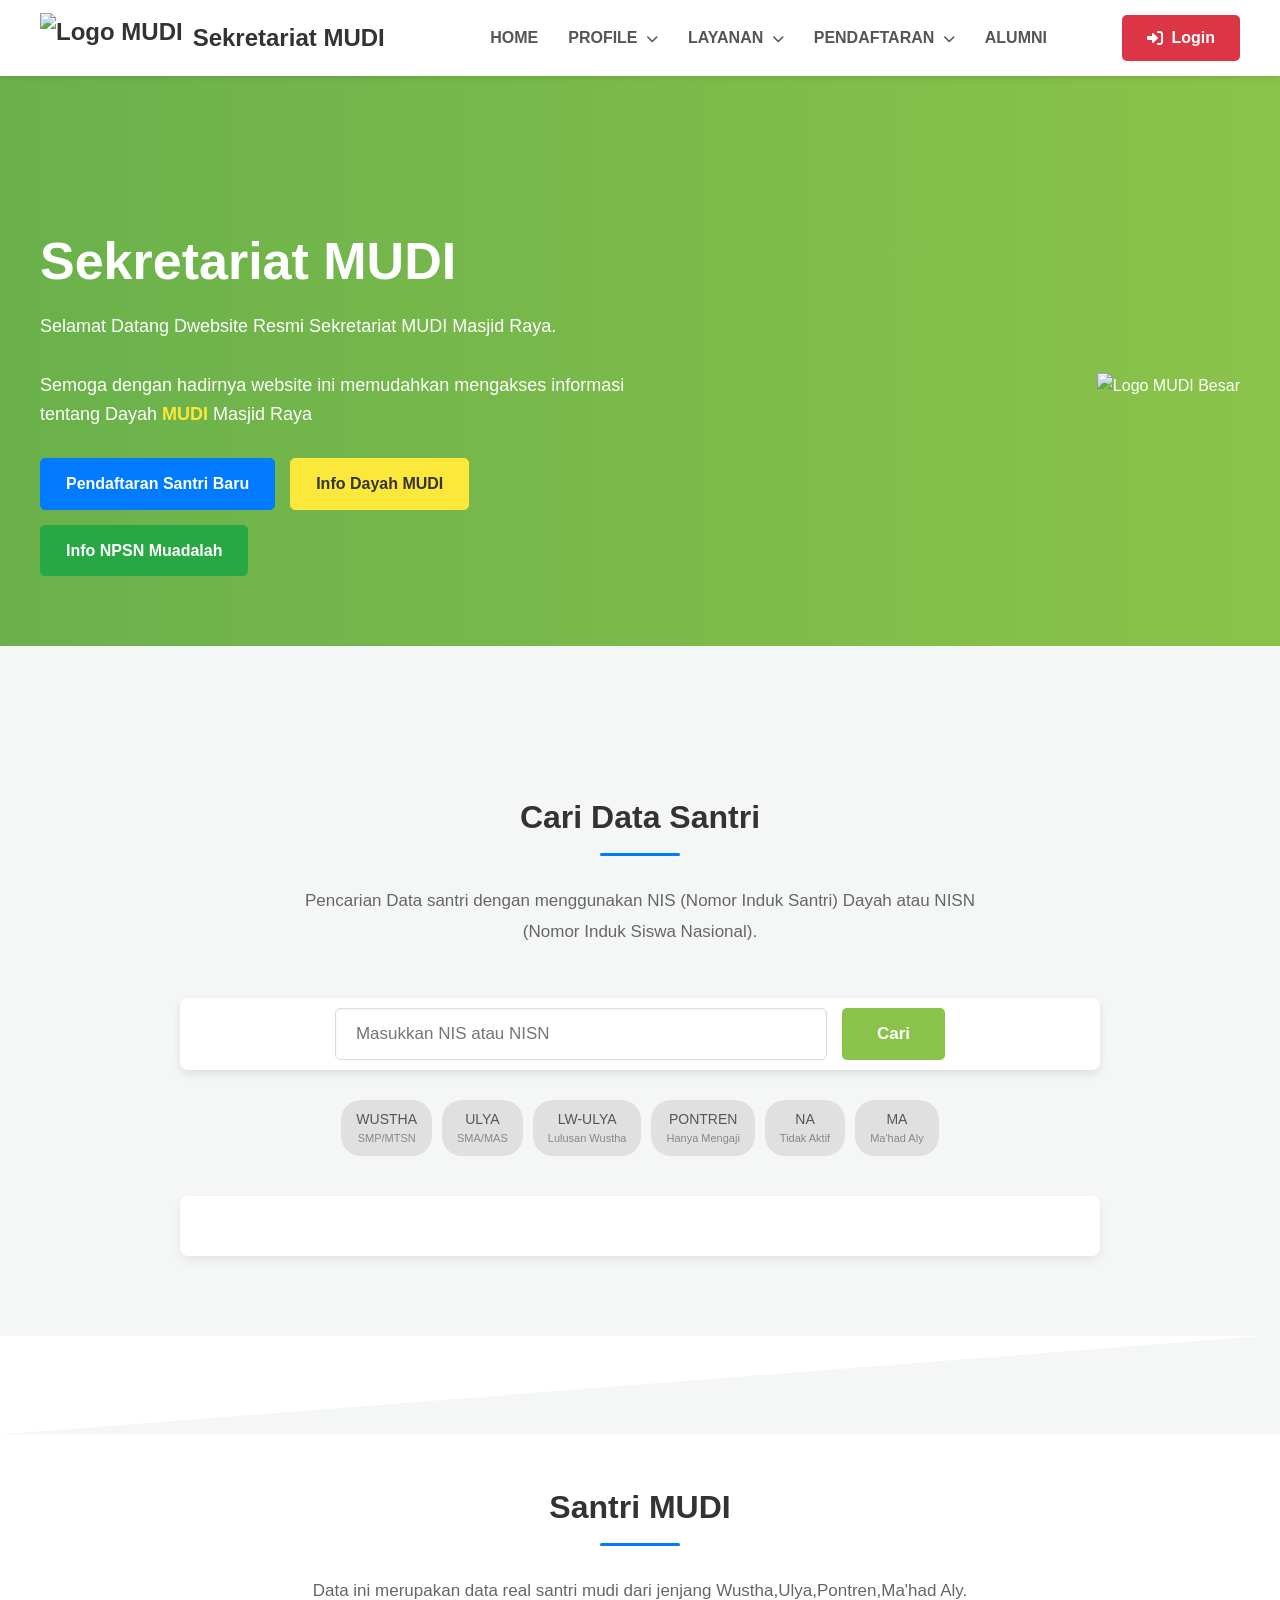
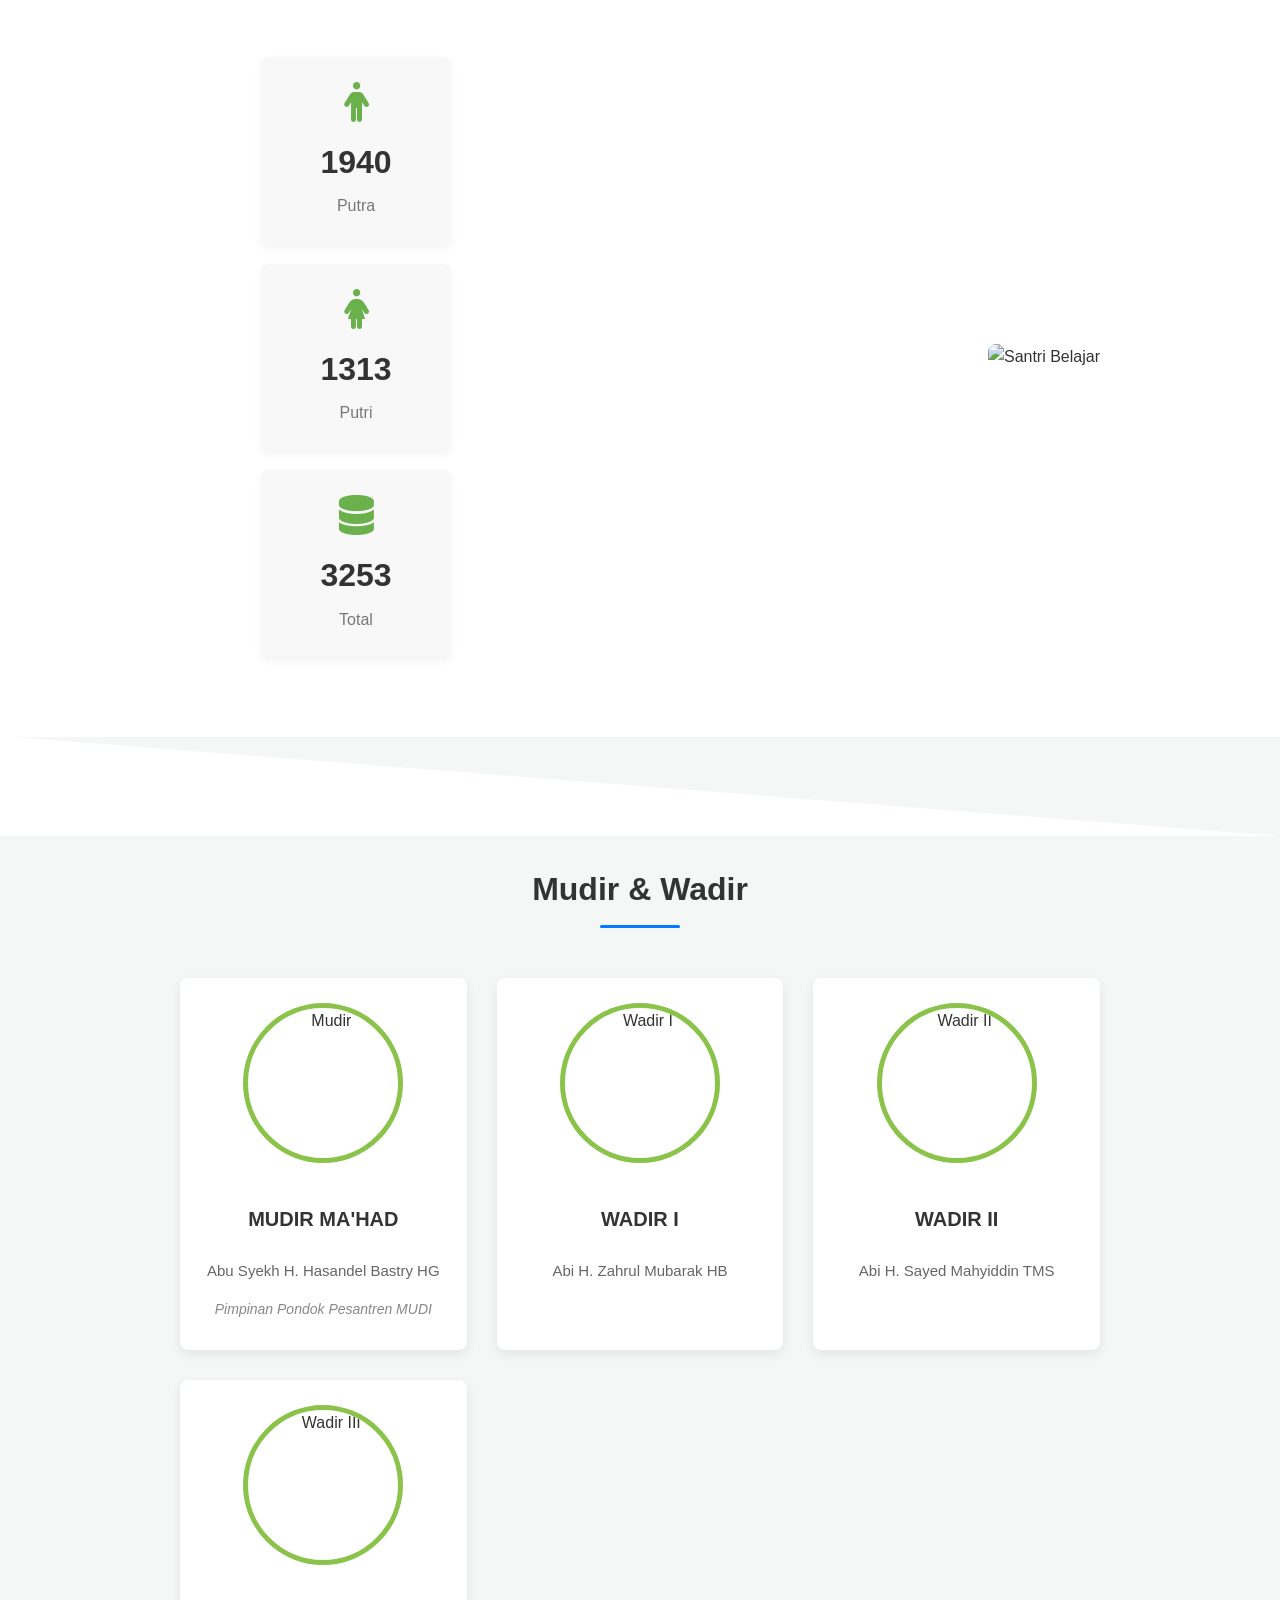
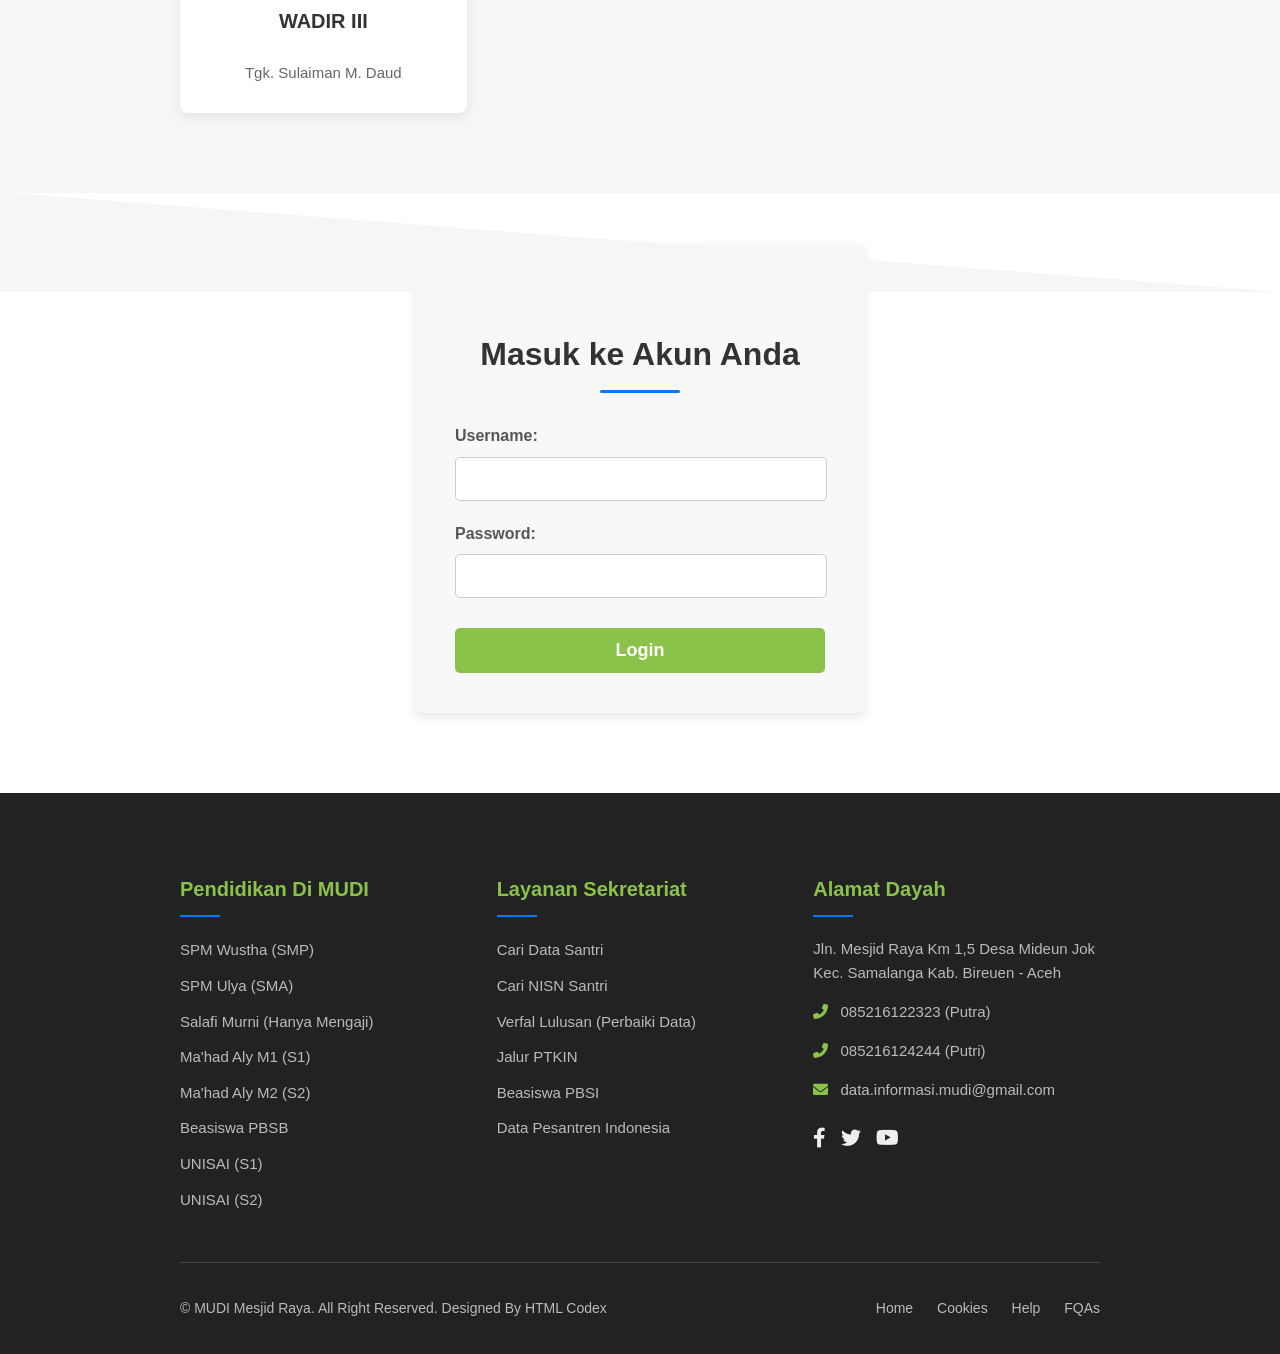
==== dashboard.html @ 7c5413ad "Update dashboard.html" ====
<!DOCTYPE html>
<html lang="id">
<head>
    <meta charset="UTF-8">
    <meta name="viewport" content="width=device-width, initial-scale=1.0">
    <title>Data Santri | Sekretariat MUDI</title>
    <link rel="stylesheet" href="style.css">
    <link rel="stylesheet" href="https://cdnjs.cloudflare.com/ajax/libs/font-awesome/6.0.0-beta3/css/all.min.css">
</head>
<body>
    <header class="main-header">
        <div class="header-content">
            <div class="logo">
                <img src="https://sekretariatmudi.web.id/Md/assets/images/logo.png" alt="Logo MUDI">
                <span>Sekretariat MUDI</span>
            </div>
            <nav class="main-nav">
                <ul>
                    <li><a href="index.html">HOME</a></li>
                    <li class="dropdown">
                        <a href="#">PROFILE <i class="fas fa-chevron-down"></i></a>
                        <div class="dropdown-content">
                            <a href="#">Sejarah</a>
                            <a href="#">Visi Misi</a>
                        </div>
                    </li>
                    <li class="dropdown">
                        <a href="#">LAYANAN <i class="fas fa-chevron-down"></i></a>
                        <div class="dropdown-content">
                            <a href="#">Informasi Akademik</a>
                            <a href="#">Keuangan</a>
                        </div>
                    </li>
                    <li class="dropdown">
                        <a href="#">PENDAFTARAN <i class="fas fa-chevron-down"></i></a>
                        <div class="dropdown-content">
                            <a href="#">Syarat Pendaftaran</a>
                            <a href="#">Formulir Online</a>
                        </div>
                    </li>
                    <li><a href="#">ALUMNI</a></li>
                </ul>
            </nav>
            <div class="login-button">
                <a href="#" id="logoutButton" class="btn-login"><i class="fas fa-sign-out-alt"></i> Logout</a>
            </div>
        </div>
    </header>

    <div class="hero-section">
        <div class="hero-text">
            <h1 id="dashboardTitle">Data Raport Santri</h1>
        </div>
        <div class="hero-wave"></div>
    </div>

    <div class="content-wrapper">
        <div class="container dashboard-container">
            <h2>Informasi Santri</h2>
            <div id="santriInfo" class="data-section">
                </div>

            <h2>Raport Digital</h2>
            <div id="raportData" class="data-section">
                <p class="no-data-info">Data raport belum tersedia.</p>
            </div>

            <h2>Pelanggaran Santri</h2>
            <div id="pelanggaranData" class="data-section">
                <p class="no-data-info">Tidak ada data pelanggaran.</p>
            </div>

            <h2>Peringatan/Pemberitahuan</h2>
            <div id="peringatanData" class="data-section">
                <p class="no-data-info">Tidak ada peringatan/pemberitahuan.</p>
            </div>

            <h2>Prestasi Santri</h2>
            <div id="prestasiData" class="data-section">
                <p class="no-data-info">Tidak ada data prestasi.</p>
            </div>

            <p id="dataUnavailableMessage" class="error-message" style="display: none;">
                Maaf, data untuk NIK Anda tidak ditemukan. Silakan hubungi admin.
            </p>
        </div>
    </div>

    <script src="script.js"></script>
</body>
</html>
---- style.css ----
/* General Body & Container */
body {
    font-family: Arial, sans-serif;
    margin: 0;
    padding: 0;
    background-color: #f4f7f6; /* Latar belakang abu-abu muda */
    color: #333;
    line-height: 1.6;
}

.container {
    max-width: 960px; /* Lebar maksimum konten utama */
    margin: 0 auto; /* Tengah secara horizontal */
    padding: 0 20px; /* Padding samping */
    box-sizing: border-box;
}

.content-section {
    padding: 80px 0; /* Padding vertikal untuk setiap bagian */
    position: relative; /* Penting untuk wave di atas/bawah */
    overflow: hidden; /* Penting untuk wave */
}

/* Common Section Heading Styling */
.content-section h2 {
    text-align: center;
    font-size: 32px;
    color: #333;
    margin-bottom: 20px;
    position: relative;
    padding-top: 20px;
}

.content-section h2::after {
    content: '';
    display: block;
    width: 80px;
    height: 3px;
    background-color: #007bff;
    margin: 10px auto 30px;
    border-radius: 2px;
}

.section-description {
    text-align: center;
    max-width: 700px;
    margin: 0 auto 50px auto;
    font-size: 17px;
    color: #666;
    line-height: 1.8;
}

/* Header Section */
.main-header {
    background-color: #fff;
    box-shadow: 0 2px 5px rgba(0, 0, 0, 0.1);
    padding: 10px 0;
    position: sticky; /* Membuat header sticky */
    top: 0;
    z-index: 1000; /* Pastikan di atas elemen lain */
}

.header-content {
    display: flex;
    justify-content: space-between;
    align-items: center;
    max-width: 1200px; /* Lebar header lebih lebar */
    margin: 0 auto;
    padding: 0 20px;
}

.logo {
    display: flex;
    align-items: center;
    font-size: 24px;
    font-weight: bold;
    color: #333;
}

.logo img {
    height: 50px;
    margin-right: 10px;
}

/* Navigation */
.main-nav ul {
    list-style: none;
    margin: 0;
    padding: 0;
    display: flex;
}

.main-nav ul li {
    position: relative;
    margin-left: 30px;
}

.main-nav ul li a {
    text-decoration: none;
    color: #555;
    padding: 15px 0;
    display: block;
    transition: color 0.3s ease;
    font-weight: 600;
}

.main-nav ul li a:hover {
    color: #007bff;
}

/* Dropdown Menu */
.main-nav .dropdown-content {
    display: none;
    position: absolute;
    background-color: #fff;
    min-width: 180px;
    box-shadow: 0 8px 16px rgba(0,0,0,0.2);
    z-index: 1;
    border-top: 3px solid #007bff;
    border-radius: 0 0 5px 5px;
    left: 0;
}

.main-nav .dropdown-content a {
    color: #333;
    padding: 12px 16px;
    text-decoration: none;
    display: block;
    text-align: left;
    white-space: nowrap;
}

.main-nav .dropdown-content a:hover {
    background-color: #f1f1f1;
    color: #007bff;
}

.main-nav .dropdown:hover .dropdown-content {
    display: block;
}

.main-nav .dropdown i {
    margin-left: 5px;
    font-size: 12px;
}

/* Login Button */
.login-button .btn-login {
    background-color: #dc3545;
    color: white;
    padding: 10px 25px;
    border-radius: 5px;
    text-decoration: none;
    font-weight: bold;
    transition: background-color 0.3s ease;
    display: flex;
    align-items: center;
}

.login-button .btn-login:hover {
    background-color: #c82333;
}

.login-button .btn-login i {
    margin-right: 8px;
}

/* Hero Section - Main Page */
.hero-main {
    background: linear-gradient(to right, #6ab14b, #8bc34a);
    padding: 60px 0; /* Padding lebih kecil karena ada konten di dalam */
    color: white;
    text-align: left; /* Teks di kiri */
    position: relative;
    overflow: hidden;
    height: 500px; /* Tinggi hero section */
    display: flex;
    align-items: center;
}

.hero-content {
    display: flex;
    justify-content: space-between;
    align-items: center;
    max-width: 1200px;
    margin: 0 auto;
    padding: 0 20px;
    width: 100%;
}

.hero-text-main {
    flex: 1;
    max-width: 600px;
    z-index: 2;
}

.hero-text-main h1 {
    font-size: 52px;
    margin-bottom: 20px;
    line-height: 1.2;
}

.hero-text-main p {
    font-size: 18px;
    margin-bottom: 30px;
}

.hero-text-main strong {
    font-weight: bold;
    color: #fce83a; /* Warna kuning untuk "MUDI" */
}

.hero-buttons {
    display: flex;
    flex-wrap: wrap;
    gap: 15px;
}

.btn {
    padding: 12px 25px;
    border-radius: 5px;
    text-decoration: none;
    font-weight: bold;
    transition: background-color 0.3s ease, transform 0.2s ease;
    font-size: 16px;
    text-align: center;
}

.btn-primary {
    background-color: #007bff;
    color: white;
    border: 1px solid #007bff;
}

.btn-primary:hover {
    background-color: #0056b3;
    border-color: #0056b3;
    transform: translateY(-2px);
}

.btn-secondary {
    background-color: #fce83a; /* Kuning */
    color: #333;
    border: 1px solid #fce83a;
}

.btn-secondary:hover {
    background-color: #e0d032;
    border-color: #e0d032;
    transform: translateY(-2px);
}

.btn-tertiary {
    background-color: #28a745; /* Hijau */
    color: white;
    border: 1px solid #28a745;
}

.btn-tertiary:hover {
    background-color: #218838;
    border-color: #218838;
    transform: translateY(-2px);
}

.hero-image {
    flex: 1;
    text-align: right;
    z-index: 2;
}

.hero-image img {
    max-height: 400px; /* Ukuran gambar logo besar */
    width: auto;
}

/* Hero Wave (Bawah Hero Section) */
.hero-wave {
    position: absolute;
    bottom: -1px;
    left: 0;
    width: 100%;
    height: 100px;
    background: #f4f7f6; /* Warna latar belakang gelombang (sama dengan body) */
    clip-path: polygon(0 0, 100% 100%, 0 100%);
    transform: rotate(180deg);
    transform-origin: bottom center;
    z-index: 1;
}

/* Search Santri Section (Screenshot 10 & 8) */
.search-santri-section {
    padding-top: 100px; /* Dorong ke bawah dari hero */
    margin-top: -50px; /* Mengangkat section agar menimpa wave */
    position: relative;
    z-index: 3; /* Pastikan di atas hero-wave */
    background-color: #f4f7f6; /* Pastikan latar belakangnya sama */
}

.search-box {
    display: flex;
    justify-content: center;
    margin-bottom: 30px;
    padding: 10px;
    background-color: #fff;
    border-radius: 8px;
    box-shadow: 0 4px 10px rgba(0, 0, 0, 0.1);
}

#nikInput {
    padding: 15px 20px;
    border: 1px solid #ddd;
    border-radius: 5px;
    font-size: 17px;
    width: 60%;
    max-width: 450px;
    margin-right: 15px;
    outline: none;
    box-shadow: inset 0 1px 3px rgba(0, 0, 0, 0.05);
}

#nikInput:focus {
    border-color: #007bff;
    box-shadow: 0 0 0 0.2rem rgba(0, 123, 255, 0.25);
}

#searchButton {
    padding: 15px 35px;
    background-color: #8bc34a;
    color: white;
    border: none;
    border-radius: 5px;
    cursor: pointer;
    font-size: 17px;
    font-weight: bold;
    transition: background-color 0.3s ease, transform 0.2s ease;
}

#searchButton:hover {
    background-color: #6ab14b;
    transform: translateY(-2px);
}

.category-chips {
    display: flex;
    justify-content: center;
    flex-wrap: wrap;
    gap: 10px;
    margin-top: 20px;
    margin-bottom: 40px;
}

.category-chips span {
    background-color: #e0e0e0;
    padding: 8px 15px;
    border-radius: 20px;
    font-size: 14px;
    color: #555;
    text-align: center;
    cursor: pointer;
    transition: background-color 0.3s ease;
}

.category-chips span:hover {
    background-color: #d0d0d0;
}

.category-chips span small {
    display: block;
    font-size: 11px;
    color: #888;
}

.result-box {
    text-align: left;
    background-color: #fff;
    padding: 30px;
    border-radius: 8px;
    box-shadow: 0 4px 10px rgba(0, 0, 0, 0.08);
    margin-top: 30px;
}

.result-item {
    display: flex;
    padding: 10px 0;
    border-bottom: 1px dashed #eee;
    align-items: baseline;
}

.result-item:last-child {
    border-bottom: none;
}

.result-label {
    font-weight: bold;
    width: 180px;
    color: #555;
    flex-shrink: 0;
}

.result-value {
    flex-grow: 1;
    color: #333;
}

.no-data-message {
    color: #dc3545;
    font-weight: bold;
    margin-top: 30px;
    font-size: 19px;
    text-align: center;
    background-color: #ffebe8;
    border: 1px solid #dc3545;
    padding: 15px 20px;
    border-radius: 8px;
}

/* Santri Stats Section (Screenshot 11) */
.santri-stats-section {
    background-color: #fff;
    position: relative;
    padding-top: 100px;
}

.santri-stats-section::before { /* Wave di atas section ini */
    content: '';
    position: absolute;
    top: -1px;
    left: 0;
    width: 100%;
    height: 100px; /* Tinggi wave */
    background: #f4f7f6; /* Warna latar belakang gelombang */
    clip-path: polygon(0 100%, 100% 0, 100% 100%); /* Bentuk gelombang segitiga */
    transform-origin: top center;
    z-index: 1;
}

.stats-and-image {
    display: flex;
    align-items: center;
    justify-content: space-between;
    gap: 40px;
    margin-top: 50px;
}

.stats-cards {
    display: flex;
    flex: 2;
    flex-wrap: wrap;
    gap: 20px;
    justify-content: center;
}

.stat-card {
    background-color: #f8f8f8;
    padding: 25px 20px;
    border-radius: 8px;
    box-shadow: 0 4px 10px rgba(0, 0, 0, 0.05);
    text-align: center;
    width: 150px; /* Lebar card */
    display: flex;
    flex-direction: column;
    align-items: center;
    transition: transform 0.3s ease;
}

.stat-card:hover {
    transform: translateY(-5px);
}

.stat-card i {
    font-size: 40px;
    color: #6ab14b;
    margin-bottom: 15px;
}

.stat-number {
    font-size: 32px;
    font-weight: bold;
    color: #333;
    margin-bottom: 5px;
}

.stat-label {
    font-size: 16px;
    color: #777;
}

.stats-image {
    flex: 3;
    text-align: right;
}

.stats-image img {
    max-width: 100%;
    height: auto;
    border-radius: 8px;
}

/* Leadership Section (Screenshot 12 & 13) */
.leadership-section {
    background-color: #f4f7f6;
}
.leadership-section::before { /* Wave di atas section ini */
    content: '';
    position: absolute;
    top: -1px;
    left: 0;
    width: 100%;
    height: 100px;
    background: #fff; /* Warna latar belakang gelombang */
    clip-path: polygon(0 100%, 100% 0, 100% 100%); /* Bentuk gelombang segitiga */
    transform: rotateY(180deg); /* Balik secara horizontal untuk gelombang yang berbeda */
    transform-origin: top center;
    z-index: 1;
}


.leadership-cards {
    display: grid;
    grid-template-columns: repeat(auto-fit, minmax(220px, 1fr));
    gap: 30px;
    margin-top: 50px;
}

.leadership-card {
    background-color: #fff;
    padding: 25px;
    border-radius: 8px;
    box-shadow: 0 4px 12px rgba(0, 0, 0, 0.08);
    text-align: center;
    display: flex;
    flex-direction: column;
    align-items: center;
}

.leadership-card img {
    width: 150px;
    height: 150px;
    border-radius: 50%;
    object-fit: cover;
    margin-bottom: 20px;
    border: 5px solid #8bc34a; /* Border hijau pada foto */
}

.leadership-card h3 {
    font-size: 20px;
    color: #333;
    margin-bottom: 10px;
}

.leadership-card p {
    font-size: 15px;
    color: #666;
    margin-bottom: 5px;
    line-height: 1.4;
}

.leadership-card .role {
    font-style: italic;
    font-size: 14px;
    color: #888;
}

/* Login Section Styling (di dalam index.html) */
.login-page-content {
    /* Menghilangkan center vertikal karena ini bagian scrollable */
    display: block;
    padding-top: 50px; /* Biarkan padding biasa */
    padding-bottom: 80px;
    background-color: #fff; /* Latar belakang putih untuk bagian login */
}

.login-page-content::before { /* Wave di atas section login */
    content: '';
    position: absolute;
    top: -1px;
    left: 0;
    width: 100%;
    height: 100px;
    background: #f4f7f6; /* Warna latar belakang wave */
    clip-path: polygon(0 100%, 100% 0, 100% 100%);
    transform: rotateY(180deg);
    transform-origin: top center;
    z-index: 1;
}

.login-container {
    background-color: #f8f8f8; /* Sedikit abu-abu */
    padding: 40px;
    border-radius: 8px;
    box-shadow: 0 4px 10px rgba(0, 0, 0, 0.1);
    width: 100%;
    max-width: 450px;
    margin: 0 auto; /* Tengah secara horizontal */
    text-align: center;
}

/* Re-using form group from previous CSS */
.form-group {
    margin-bottom: 20px;
    text-align: left;
}

.login-form label {
    display: block;
    margin-bottom: 8px;
    font-weight: bold;
    color: #555;
}

.login-form input[type="text"],
.login-form input[type="password"] {
    width: calc(100% - 24px); /* Kurangi padding */
    padding: 12px;
    border: 1px solid #ccc;
    border-radius: 5px;
    font-size: 16px;
    outline: none;
}

.login-form input[type="text"]:focus,
.login-form input[type="password"]:focus {
    border-color: #007bff;
    box-shadow: 0 0 0 0.2rem rgba(0, 123, 255, 0.25);
}

.login-form button {
    width: 100%;
    padding: 12px 20px;
    background-color: #8bc34a; /* Hijau cerah */
    color: white;
    border: none;
    border-radius: 5px;
    cursor: pointer;
    font-size: 18px;
    font-weight: bold;
    transition: background-color 0.3s ease;
    margin-top: 10px;
}

.login-form button:hover {
    background-color: #6ab14b;
}

.error-message {
    color: #dc3545;
    font-weight: bold;
    margin-top: 15px;
    font-size: 15px;
    background-color: #ffebe8;
    border: 1px solid #dc3545;
    padding: 10px;
    border-radius: 5px;
    text-align: center;
}


/* Footer Section (Screenshot 14) */
.main-footer {
    background-color: #222; /* Warna gelap untuk footer */
    color: #eee;
    padding: 60px 0 20px;
}

.footer-content {
    display: flex;
    flex-direction: column;
}

.footer-columns {
    display: grid;
    grid-template-columns: repeat(auto-fit, minmax(250px, 1fr));
    gap: 30px;
    margin-bottom: 40px;
}

.footer-col h3 {
    color: #8bc34a; /* Hijau untuk judul kolom */
    font-size: 20px;
    margin-bottom: 20px;
    position: relative;
}

.footer-col h3::after {
    content: '';
    display: block;
    width: 40px;
    height: 2px;
    background-color: #007bff;
    margin-top: 10px;
}

.footer-col ul {
    list-style: none;
    padding: 0;
    margin: 0;
}

.footer-col ul li {
    margin-bottom: 10px;
}

.footer-col ul li a {
    color: #bbb;
    text-decoration: none;
    transition: color 0.3s ease;
    font-size: 15px;
}

.footer-col ul li a:hover {
    color: #8bc34a;
}

.footer-col p {
    color: #bbb;
    font-size: 15px;
    margin-bottom: 10px;
}

.footer-col p i {
    margin-right: 8px;
    color: #8bc34a;
}

.social-icons {
    margin-top: 20px;
    display: flex;
    gap: 15px;
}

.social-icons a {
    color: #eee;
    font-size: 20px;
    transition: color 0.3s ease;
}

.social-icons a:hover {
    color: #8bc34a;
}

.footer-bottom {
    border-top: 1px solid #444;
    padding-top: 20px;
    text-align: center;
    font-size: 14px;
    color: #bbb;
    display: flex;
    justify-content: space-between;
    align-items: center;
    flex-wrap: wrap; /* Untuk responsif */
}

.footer-links a {
    color: #bbb;
    text-decoration: none;
    margin-left: 20px;
    transition: color 0.3s ease;
}

.footer-links a:hover {
    color: #8bc34a;
}

/* Scroll to Top Button */
.scroll-to-top {
    display: none; /* Hidden by default */
    position: fixed; /* Fixed/sticky position */
    bottom: 30px; /* Place the button at the bottom of the page */
    right: 30px; /* Place the button at the right */
    z-index: 99; /* Make sure it does not overlap */
    border: none; /* Remove borders */
    outline: none; /* Remove outline */
    background-color: #8bc34a; /* Set a background color */
    color: white; /* Text color */
    cursor: pointer; /* Add a mouse pointer on hover */
    padding: 15px; /* Some padding */
    border-radius: 50%; /* Rounded corners */
    font-size: 20px; /* Increase font size */
    box-shadow: 0 4px 8px rgba(0,0,0,0.2);
    transition: background-color 0.3s, transform 0.3s;
}

.scroll-to-top:hover {
    background-color: #6ab14b;
    transform: translateY(-3px);
}


/* Responsive adjustments */
@media (max-width: 992px) {
    .hero-content {
        flex-direction: column;
        text-align: center;
    }
    .hero-text-main {
        max-width: 100%;
    }
    .hero-image {
        margin-top: 40px;
        text-align: center;
    }
    .hero-image img {
        max-height: 300px;
    }
    .stats-and-image {
        flex-direction: column;
    }
    .stats-image {
        margin-top: 40px;
        text-align: center;
    }
}

@media (max-width: 768px) {
    .header-content {
        flex-direction: column;
        align-items: flex-start;
    }
    .main-nav {
        margin-top: 15px;
        width: 100%;
    }
    .main-nav ul {
        flex-direction: column;
        align-items: flex-start;
    }
    .main-nav ul li {
        margin-left: 0;
        width: 100%;
    }
    .main-nav ul li a {
        padding: 10px 0;
    }
    .main-nav .dropdown-content {
        position: static;
        box-shadow: none;
        border-top: none;
        padding-left: 20px;
    }
    .login-button {
        margin-top: 15px;
        width: 100%;
        text-align: center;
    }
    .login-button .btn-login {
        width: 100%;
        justify-content: center;
    }

    .hero-text-main h1 {
        font-size: 40px;
    }
    .hero-text-main p {
        font-size: 16px;
    }
    .hero-buttons {
        justify-content: center;
    }
    .btn {
        width: 100%;
    }

    .search-box {
        flex-direction: column;
        align-items: center;
    }
    #nikInput {
        width: 90%;
        margin-right: 0;
        margin-bottom: 15px;
    }
    #searchButton {
        width: 90%;
    }
    .result-item {
        flex-direction: column;
        align-items: flex-start;
    }
    .result-label {
        width: 100%;
        margin-bottom: 5px;
    }

    .santri-stats-section .container {
        flex-direction: column;
    }
    .stat-card {
        width: 100%;
    }

    .leadership-cards {
        grid-template-columns: 1fr;
    }

    .footer-columns {
        grid-template-columns: 1fr;
        text-align: center;
    }
    .footer-col h3::after {
        margin-left: auto;
        margin-right: auto;
    }
    .footer-bottom {
        flex-direction: column;
        gap: 10px;
    }
    .footer-links a {
        margin-left: 0;
        margin-right: 10px;
    }
}
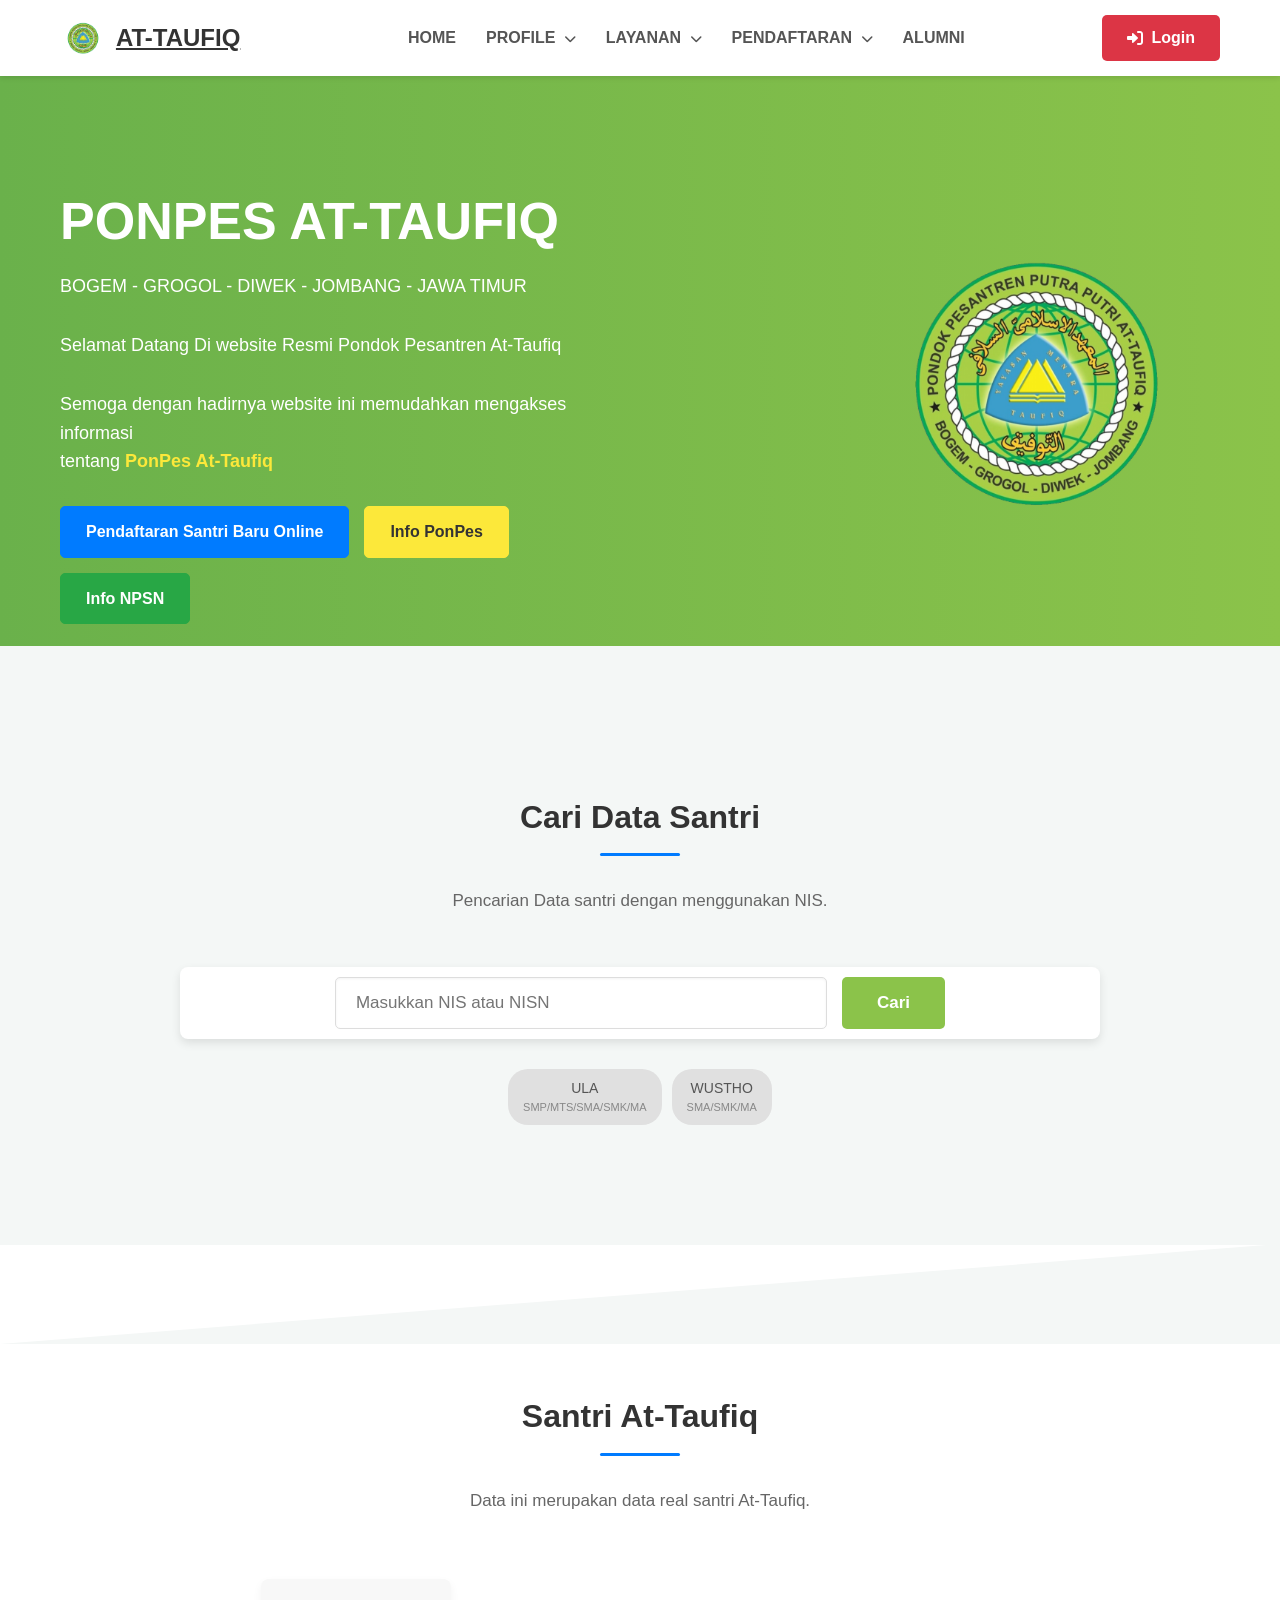
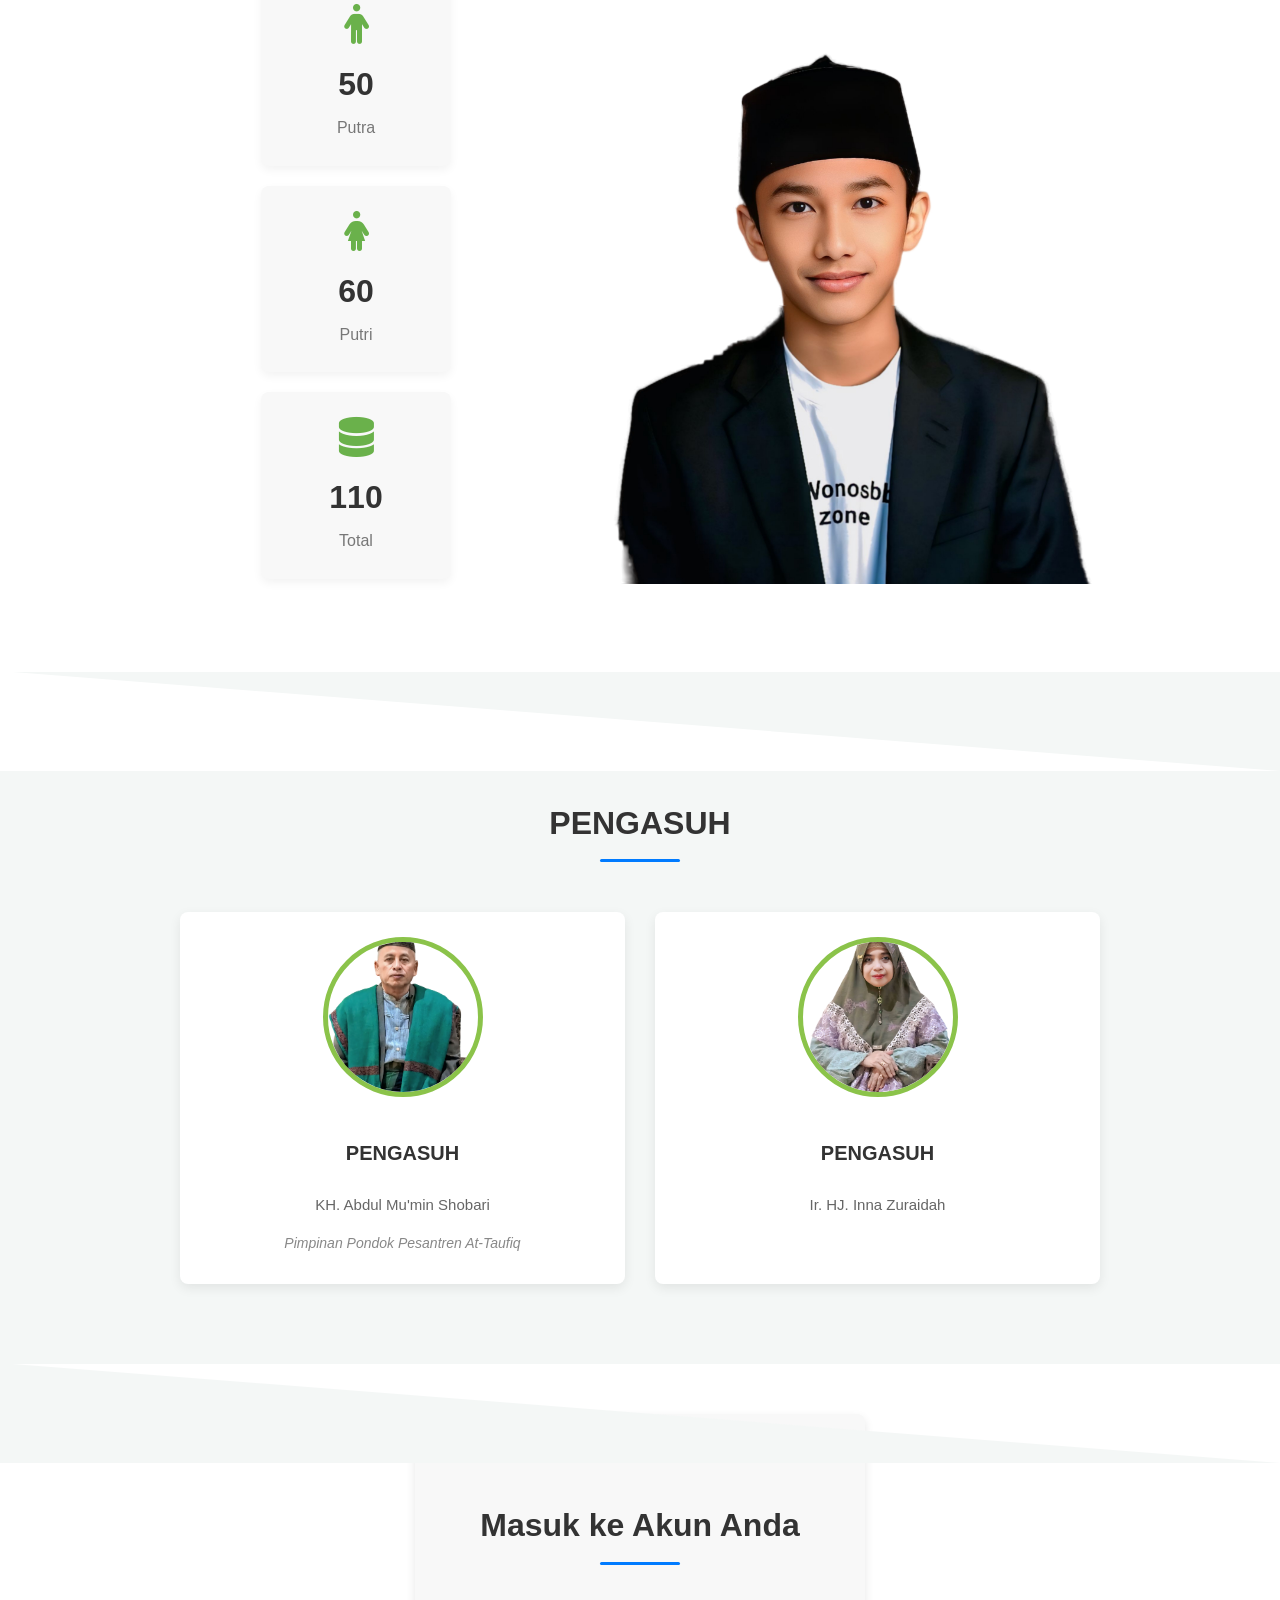
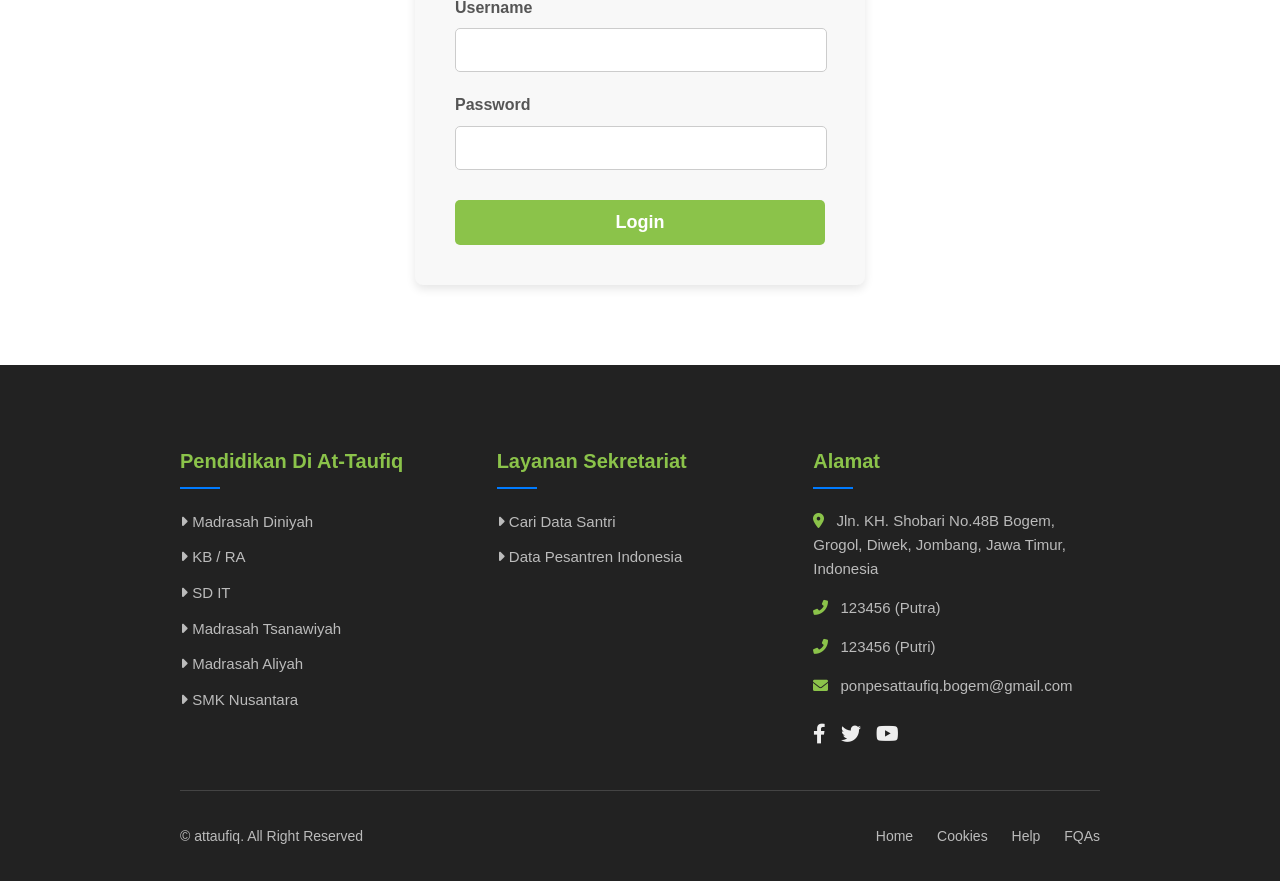
==== commit ef41a515: "Update dashboard.html" ====
--- a/dashboard.html
+++ b/dashboard.html
@@ -3,52 +3,52 @@
 <head>
     <meta charset="UTF-8">
     <meta name="viewport" content="width=device-width, initial-scale=1.0">
-    <title>Data Santri | Sekretariat MUDI</title>
+    <title>SEKERTARIAT | DATA SANTRI</title>
     <link rel="stylesheet" href="style.css">
     <link rel="stylesheet" href="https://cdnjs.cloudflare.com/ajax/libs/font-awesome/6.0.0-beta3/css/all.min.css">
+    <link rel="icon" href="logo.png" type="image/png">
 </head>
 <body>
     <header class="main-header">
-        <div class="header-content">
-            <div class="logo">
-                <img src="https://sekretariatmudi.web.id/Md/assets/images/logo.png" alt="Logo MUDI">
-                <span>Sekretariat MUDI</span>
-            </div>
+        <div class="header-content container">
+            <a href="#" class="logo animate-fade-in">
+                <img src="logo.png" alt="Logo ATTAUFIQ">
+                <span>Sekretariat At-Taufiq</span>
+            </a>
             <nav class="main-nav">
                 <ul>
-                    <li><a href="index.html">HOME</a></li>
-                    <li class="dropdown">
+                    <li class="nav-item animate-fade-in delay-1"><a href="index.html">HOME</a></li>
+                    <li class="nav-item dropdown animate-fade-in delay-2">
                         <a href="#">PROFILE <i class="fas fa-chevron-down"></i></a>
                         <div class="dropdown-content">
                             <a href="#">Sejarah</a>
                             <a href="#">Visi Misi</a>
                         </div>
                     </li>
-                    <li class="dropdown">
+                    <li class="nav-item dropdown animate-fade-in delay-3">
                         <a href="#">LAYANAN <i class="fas fa-chevron-down"></i></a>
                         <div class="dropdown-content">
                             <a href="#">Informasi Akademik</a>
                             <a href="#">Keuangan</a>
-                        </div>
+                            </div>
                     </li>
-                    <li class="dropdown">
+                    <li class="nav-item dropdown animate-fade-in delay-4">
                         <a href="#">PENDAFTARAN <i class="fas fa-chevron-down"></i></a>
                         <div class="dropdown-content">
                             <a href="#">Syarat Pendaftaran</a>
                             <a href="#">Formulir Online</a>
                         </div>
                     </li>
-                    <li><a href="#">ALUMNI</a></li>
+                    <li class="nav-item animate-fade-in delay-5"><a href="#">ALUMNI</a></li>
                 </ul>
             </nav>
-            <div class="login-button">
+            <div class="login-button animate-fade-in delay-6">
                 <a href="#" id="logoutButton" class="btn-login"><i class="fas fa-sign-out-alt"></i> Logout</a>
             </div>
         </div>
     </header>
 
-    <div class="hero-section">
-        <div class="hero-text">
+    <div class="hero-section hero-dashboard"> <div class="hero-text">
             <h1 id="dashboardTitle">Data Raport Santri</h1>
         </div>
         <div class="hero-wave"></div>
@@ -56,36 +56,87 @@
 
     <div class="content-wrapper">
         <div class="container dashboard-container">
-            <h2>Informasi Santri</h2>
-            <div id="santriInfo" class="data-section">
-                </div>
+            <h2 class="animate-fade-in-up">Informasi Santri</h2>
+            <div id="santriInfo" class="data-section animate-scale-in delay-1">
+                <p class="no-data-info">Data informasi santri tidak ditemukan.</p>
+            </div>
 
-            <h2>Raport Digital</h2>
-            <div id="raportData" class="data-section">
+            <h2 class="animate-fade-in-up delay-2">Raport Digital</h2>
+            <div id="raportData" class="data-section animate-scale-in delay-3">
                 <p class="no-data-info">Data raport belum tersedia.</p>
             </div>
 
-            <h2>Pelanggaran Santri</h2>
-            <div id="pelanggaranData" class="data-section">
+            <h2 class="animate-fade-in-up delay-4">Pelanggaran Santri</h2>
+            <div id="pelanggaranData" class="data-section animate-scale-in delay-5">
                 <p class="no-data-info">Tidak ada data pelanggaran.</p>
             </div>
 
-            <h2>Peringatan/Pemberitahuan</h2>
-            <div id="peringatanData" class="data-section">
+            <h2 class="animate-fade-in-up delay-6">Peringatan/Pemberitahuan</h2>
+            <div id="peringatanData" class="data-section animate-scale-in delay-7">
                 <p class="no-data-info">Tidak ada peringatan/pemberitahuan.</p>
             </div>
 
-            <h2>Prestasi Santri</h2>
-            <div id="prestasiData" class="data-section">
+            <h2 class="animate-fade-in-up delay-8">Prestasi Santri</h2>
+            <div id="prestasiData" class="data-section animate-scale-in delay-9">
                 <p class="no-data-info">Tidak ada data prestasi.</p>
             </div>
 
-            <p id="dataUnavailableMessage" class="error-message" style="display: none;">
-                Maaf, data untuk NIK Anda tidak ditemukan. Silakan hubungi admin.
+            <p id="dataUnavailableMessage" class="error-message animate-fade-in" style="display: none;">
+                Maaf, data untuk NIS Anda tidak ditemukan. Silakan hubungi admin pondok pesantren.
             </p>
         </div>
     </div>
 
+    <footer class="main-footer">
+        <div class="container footer-content">
+            <div class="footer-columns">
+                <div class="footer-col animate-fade-in-up delay-1">
+                    <h3>Pendidikan Di At-Taufiq</h3>
+                    <ul>
+                        <li><a href="#"><i class="fas fa-caret-right"></i> Madrasah Diniyah</a></li>
+                        <li><a href="#"><i class="fas fa-caret-right"></i> KB / RA</a></li>
+                        <li><a href="#"><i class="fas fa-caret-right"></i> SD IT</a></li>
+                        <li><a href="#"><i class="fas fa-caret-right"></i> Madrasah Tsanawiyah</a></li>
+                        <li><a href="#"><i class="fas fa-caret-right"></i> Madrasah Aliyah</a></li>
+                        <li><a href="#"><i class="fas fa-caret-right"></i> SMK Nusantara</a></li>
+                    </ul>
+                </div>
+                <div class="footer-col animate-fade-in-up delay-2">
+                    <h3>Layanan Sekretariat</h3>
+                    <ul>
+                        <li><a href="index.html#search-section"><i class="fas fa-caret-right"></i> Cari Data Santri</a></li>
+                        <li><a href="#">Data Pesantren Indonesia</a></li>
+                    </ul>
+                </div>
+                <div class="footer-col animate-fade-in-up delay-3">
+                    <h3>Alamat</h3>
+                    <p><i class="fas fa-map-marker-alt"></i> Jln. KH. Shobari No.48B Bogem, Grogol, Diwek, Jombang, Jawa Timur, Indonesia</p>
+                    <p><i class="fas fa-phone-alt"></i> 123456 (Putra)</p>
+                    <p><i class="fas fa-phone-alt"></i> 123456 (Putri)</p>
+                    <p><i class="fas fa-envelope"></i> ponpesattaufiq.bogem@gmail.com</p>
+                    <div class="social-icons">
+                        <a href="#"><i class="fab fa-facebook-f"></i></a>
+                        <a href="#"><i class="fab fa-twitter"></i></a>
+                        <a href="#"><i class="fab fa-youtube"></i></a>
+                    </div>
+                </div>
+            </div>
+            <div class="footer-bottom">
+                <p>&copy; attaufiq. All Right Reserved</p>
+                <div class="footer-links">
+                    <a href="index.html">Home</a>
+                    <a href="#">Cookies</a>
+                    <a href="#">Help</a>
+                    <a href="#">FQAs</a>
+                </div>
+            </div>
+        </div>
+    </footer>
+
+    <button onclick="scrollToTop()" id="scrollToTopBtn" class="scroll-to-top animate-bounce-in">
+        <i class="fas fa-arrow-up"></i>
+    </button>
+
     <script src="script.js"></script>
 </body>
 </html>
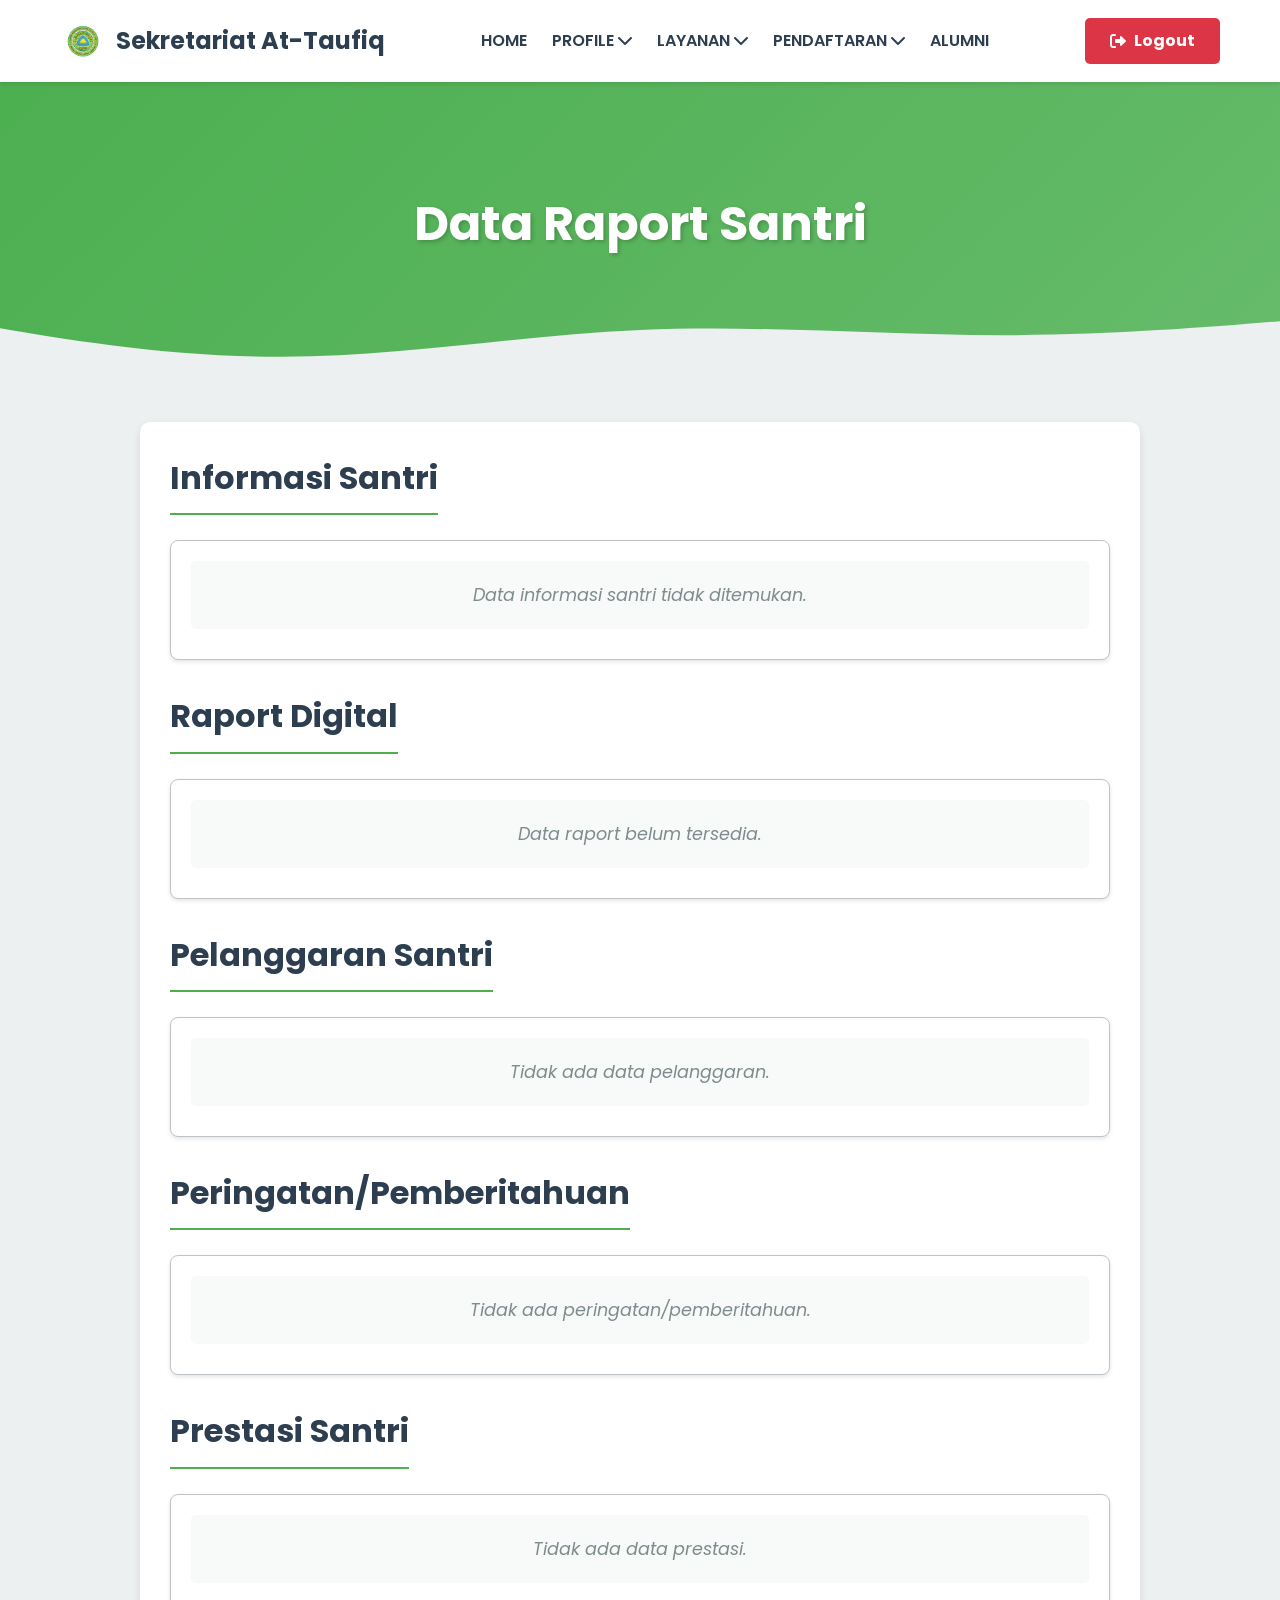
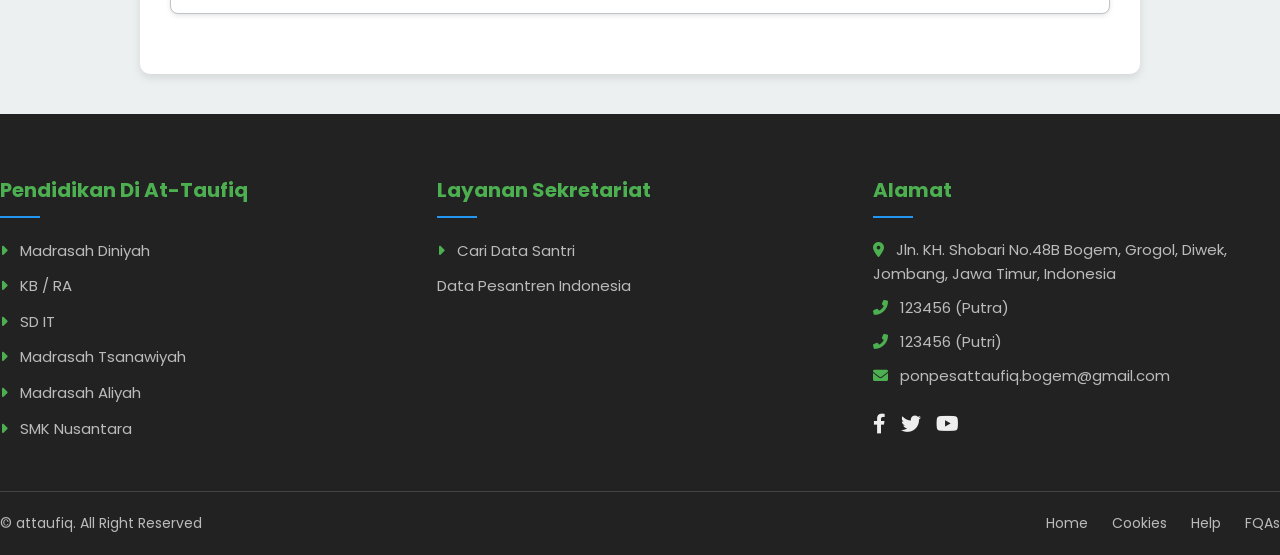
==== commit 215ec66e: "Update dashboard.html" ====
--- a/dashboard.html
+++ b/dashboard.html
@@ -11,7 +11,7 @@
 <body>
     <header class="main-header">
         <div class="header-content container">
-            <a href="#" class="logo animate-fade-in">
+            <a href="dashboard.html" class="logo animate-fade-in">
                 <img src="logo.png" alt="Logo ATTAUFIQ">
                 <span>Sekretariat At-Taufiq</span>
             </a>
--- a/style.css
+++ b/style.css
@@ -1,24 +1,346 @@
-/* General Body & Container */
-body {
-    font-family: Arial, sans-serif;
+/* General Styling */
+@import url('https://fonts.googleapis.com/css2?family=Poppins:wght@300;400;600;700&display=swap');
+
+:root {
+    --primary-color: #4CAF50; /* Green */
+    --secondary-color: #FFC107; /* Amber */
+    --dark-blue: #2C3E50; /* Dark Blue for text/backgrounds */
+    --light-gray: #ECF0F1; /* Light Gray for backgrounds */
+    --white: #FFFFFF;
+    --text-color: #34495E;
+    --border-color: #BDC3C7;
+    --shadow-light: rgba(0, 0, 0, 0.1);
+    --shadow-medium: rgba(0, 0, 0, 0.2);
+}
+
+* {
     margin: 0;
     padding: 0;
-    background-color: #f4f7f6; /* Latar belakang abu-abu muda */
+    box-sizing: border-box;
+}
+
+body {
+    font-family: 'Poppins', sans-serif;
+    line-height: 1.6;
+    color: var(--text-color);
+    background-color: var(--light-gray);
+    min-height: 100vh;
+    display: flex;
+    flex-direction: column;
+}
+
+a {
+    text-decoration: none;
+    color: var(--primary-color);
+}
+
+ul {
+    list-style: none;
+}
+
+/* Header */
+.main-header {
+    background-color: var(--white);
+    box-shadow: 0 2px 4px var(--shadow-light);
+    padding: 1rem 0;
+    position: sticky;
+    top: 0;
+    z-index: 1000;
+}
+
+.header-content {
+    max-width: 1200px;
+    margin: 0 auto;
+    display: flex;
+    justify-content: space-between;
+    align-items: center;
+    padding: 0 20px;
+}
+
+.logo {
+    display: flex;
+    align-items: center;
+}
+
+.logo img {
+    height: 50px;
+    margin-right: 10px;
+}
+
+.logo span {
+    font-size: 1.5rem;
+    font-weight: 700;
+    color: var(--dark-blue);
+}
+
+.main-nav ul {
+    display: flex;
+    gap: 25px;
+}
+
+.main-nav ul li a {
+    color: var(--dark-blue);
+    font-weight: 600;
+    padding: 5px 0;
+    transition: color 0.3s ease;
+    position: relative;
+}
+
+.main-nav ul li a::after {
+    content: '';
+    position: absolute;
+    left: 0;
+    bottom: 0;
+    width: 0;
+    height: 2px;
+    background-color: var(--primary-color);
+    transition: width 0.3s ease;
+}
+
+.main-nav ul li a:hover::after,
+.main-nav ul li a.active::after {
+    width: 100%;
+}
+
+.main-nav ul li a:hover {
+    color: var(--primary-color);
+}
+
+.dropdown {
+    position: relative;
+}
+
+.dropdown-content {
+    display: none;
+    position: absolute;
+    background-color: var(--white);
+    min-width: 160px;
+    box-shadow: 0px 8px 16px var(--shadow-medium);
+    z-index: 1;
+    border-radius: 5px;
+    overflow: hidden;
+    top: 100%; /* Position below the parent link */
+    left: 0;
+    opacity: 0;
+    visibility: hidden;
+    transform: translateY(10px);
+    transition: opacity 0.3s ease, transform 0.3s ease, visibility 0.3s ease;
+}
+
+.dropdown:hover .dropdown-content {
+    display: block;
+    opacity: 1;
+    visibility: visible;
+    transform: translateY(0);
+}
+
+.dropdown-content a {
+    color: var(--dark-blue);
+    padding: 12px 16px;
+    display: block;
+    text-align: left;
+    transition: background-color 0.3s ease, color 0.3s ease;
+    font-weight: 400;
+}
+
+.dropdown-content a:hover {
+    background-color: var(--primary-color);
+    color: var(--white);
+}
+
+.login-button .btn-login {
+    background-color: #dc3545; /* Merah untuk Login/Logout */
+    color: white;
+    padding: 10px 25px;
+    border-radius: 5px;
+    text-decoration: none;
+    font-weight: bold;
+    transition: background-color 0.3s ease, transform 0.2s ease, box-shadow 0.3s ease;
+    display: flex;
+    align-items: center;
+}
+
+.login-button .btn-login:hover {
+    background-color: #c82333;
+    transform: translateY(-3px) scale(1.02);
+    box-shadow: 0 8px 15px rgba(220, 53, 69, 0.2);
+}
+
+.login-button .btn-login i {
+    margin-right: 8px;
+}
+
+/* Hero Section (General and for Index Page) */
+.hero-section {
+    background: linear-gradient(135deg, var(--primary-color) 0%, #66BB6A 100%);
+    color: var(--white);
+    text-align: center;
+    padding: 80px 20px;
+    position: relative;
+    overflow: hidden;
+    padding-bottom: 120px; /* Space for the wave */
+}
+
+.hero-text {
+    z-index: 1;
+    position: relative;
+}
+
+.hero-text h1 {
+    font-size: 3.2rem;
+    margin-bottom: 15px;
+    font-weight: 700;
+    text-shadow: 2px 2px 4px var(--shadow-medium);
+}
+
+/* Specific Hero for Dashboard page */
+.hero-dashboard {
+    height: 300px; /* Shorter height for dashboard hero */
+    padding: 60px 20px;
+    display: flex;
+    align-items: center;
+    justify-content: center;
+}
+.hero-dashboard h1 {
+    font-size: 3rem;
+}
+
+
+.hero-wave {
+    position: absolute;
+    bottom: 0;
+    left: 0;
+    width: 100%;
+    height: 100px; /* Adjust wave height */
+    background: url('data:image/svg+xml;utf8,<svg viewBox="0 0 1440 100" xmlns="http://www.w3.org/2000/svg"><path fill="%23ECF0F1" fill-opacity="1" d="M0,32L60,42.7C120,53,240,75,360,74.7C480,75,600,53,720,48C840,43,960,53,1080,53.3C1200,53,1320,43,1380,37.3L1440,32L1440,100L1380,100C1320,100,1200,100,1080,100C960,100,840,100,720,100C600,100,480,100,360,100C240,100,120,100,60,100L0,100Z"></path></svg>') no-repeat center bottom;
+    background-size: cover;
+    animation: waveAnimation 15s linear infinite alternate; /* Slower and alternates direction */
+    transform-origin: bottom;
+    z-index: 0;
+}
+
+@keyframes waveAnimation {
+    0% {
+        transform: scaleY(1) translateY(0);
+    }
+    50% {
+        transform: scaleY(1.05) translateY(-5px);
+    }
+    100% {
+        transform: scaleY(1) translateY(0);
+    }
+}
+
+/* Index Page Specific Hero */
+.hero-main {
+    height: 500px; /* Original height for main page hero */
+    display: flex;
+    align-items: center;
+}
+.hero-content {
+    display: flex;
+    justify-content: space-between;
+    align-items: center;
+    max-width: 1200px;
+    margin: 0 auto;
+    padding: 0 20px;
+    width: 100%;
+}
+
+.hero-text-main {
+    flex: 1;
+    max-width: 600px;
+    z-index: 2;
+    text-align: left;
+}
+
+.hero-text-main h1 {
+    font-size: 52px;
+    margin-bottom: 20px;
+    line-height: 1.2;
+}
+
+.hero-text-main p {
+    font-size: 18px;
+    margin-bottom: 30px;
+}
+
+.hero-text-main strong {
+    font-weight: bold;
+    color: #FFEB3B; /* Kuning cerah */
+}
+
+.hero-buttons {
+    display: flex;
+    flex-wrap: wrap;
+    gap: 15px;
+}
+
+.btn {
+    padding: 12px 25px;
+    border-radius: 5px;
+    text-decoration: none;
+    font-weight: bold;
+    transition: background-color 0.3s ease, transform 0.2s ease, box-shadow 0.3s ease;
+    font-size: 16px;
+    text-align: center;
+}
+
+.btn-primary {
+    background-color: #2196F3; /* Biru */
+    color: white;
+    border: 1px solid #2196F3;
+}
+
+.btn-primary:hover {
+    background-color: #1976D2;
+    border-color: #1976D2;
+    transform: translateY(-3px) scale(1.02);
+    box-shadow: 0 8px 15px rgba(33, 150, 243, 0.2);
+}
+
+.btn-secondary {
+    background-color: #FFEB3B; /* Kuning */
     color: #333;
-    line-height: 1.6;
-}
-
-.container {
-    max-width: 960px; /* Lebar maksimum konten utama */
-    margin: 0 auto; /* Tengah secara horizontal */
-    padding: 0 20px; /* Padding samping */
-    box-sizing: border-box;
-}
-
+    border: 1px solid #FFEB3B;
+}
+
+.btn-secondary:hover {
+    background-color: #FDD835;
+    border-color: #FDD835;
+    transform: translateY(-3px) scale(1.02);
+    box-shadow: 0 8px 15px rgba(255, 235, 59, 0.3);
+}
+
+.btn-tertiary {
+    background-color: var(--primary-color); /* Hijau */
+    color: white;
+    border: 1px solid var(--primary-color);
+}
+
+.btn-tertiary:hover {
+    background-color: #218838;
+    border-color: #218838;
+    transform: translateY(-3px) scale(1.02);
+    box-shadow: 0 8px 15px rgba(40, 167, 69, 0.3);
+}
+
+.hero-image {
+    flex: 1;
+    text-align: right;
+    z-index: 2;
+}
+
+.hero-image img {
+    max-height: 400px;
+    width: auto;
+}
+
+/* Content Sections (Common for index and dashboard) */
 .content-section {
     padding: 80px 0; /* Padding vertikal untuk setiap bagian */
     position: relative; /* Penting untuk wave di atas/bawah */
-    overflow: hidden; /* Penting untuk wave */
+    overflow: hidden; /* Penting untuk wave agar tidak ada konten yang keluar */
 }
 
 /* Common Section Heading Styling */
@@ -36,7 +358,7 @@
     display: block;
     width: 80px;
     height: 3px;
-    background-color: #007bff;
+    background-color: var(--primary-color); /* Warna hijau untuk garis bawah */
     margin: 10px auto 30px;
     border-radius: 2px;
 }
@@ -50,250 +372,14 @@
     line-height: 1.8;
 }
 
-/* Header Section */
-.main-header {
-    background-color: #fff;
-    box-shadow: 0 2px 5px rgba(0, 0, 0, 0.1);
-    padding: 10px 0;
-    position: sticky; /* Membuat header sticky */
-    top: 0;
-    z-index: 1000; /* Pastikan di atas elemen lain */
-}
-
-.header-content {
-    display: flex;
-    justify-content: space-between;
-    align-items: center;
-    max-width: 1200px; /* Lebar header lebih lebar */
-    margin: 0 auto;
-    padding: 0 20px;
-}
-
-.logo {
-    display: flex;
-    align-items: center;
-    font-size: 24px;
-    font-weight: bold;
-    color: #333;
-}
-
-.logo img {
-    height: 50px;
-    margin-right: 10px;
-}
-
-/* Navigation */
-.main-nav ul {
-    list-style: none;
-    margin: 0;
-    padding: 0;
-    display: flex;
-}
-
-.main-nav ul li {
-    position: relative;
-    margin-left: 30px;
-}
-
-.main-nav ul li a {
-    text-decoration: none;
-    color: #555;
-    padding: 15px 0;
-    display: block;
-    transition: color 0.3s ease;
-    font-weight: 600;
-}
-
-.main-nav ul li a:hover {
-    color: #007bff;
-}
-
-/* Dropdown Menu */
-.main-nav .dropdown-content {
-    display: none;
-    position: absolute;
-    background-color: #fff;
-    min-width: 180px;
-    box-shadow: 0 8px 16px rgba(0,0,0,0.2);
-    z-index: 1;
-    border-top: 3px solid #007bff;
-    border-radius: 0 0 5px 5px;
-    left: 0;
-}
-
-.main-nav .dropdown-content a {
-    color: #333;
-    padding: 12px 16px;
-    text-decoration: none;
-    display: block;
-    text-align: left;
-    white-space: nowrap;
-}
-
-.main-nav .dropdown-content a:hover {
-    background-color: #f1f1f1;
-    color: #007bff;
-}
-
-.main-nav .dropdown:hover .dropdown-content {
-    display: block;
-}
-
-.main-nav .dropdown i {
-    margin-left: 5px;
-    font-size: 12px;
-}
-
-/* Login Button */
-.login-button .btn-login {
-    background-color: #dc3545;
-    color: white;
-    padding: 10px 25px;
-    border-radius: 5px;
-    text-decoration: none;
-    font-weight: bold;
-    transition: background-color 0.3s ease;
-    display: flex;
-    align-items: center;
-}
-
-.login-button .btn-login:hover {
-    background-color: #c82333;
-}
-
-.login-button .btn-login i {
-    margin-right: 8px;
-}
-
-/* Hero Section - Main Page */
-.hero-main {
-    background: linear-gradient(to right, #6ab14b, #8bc34a);
-    padding: 60px 0; /* Padding lebih kecil karena ada konten di dalam */
-    color: white;
-    text-align: left; /* Teks di kiri */
-    position: relative;
-    overflow: hidden;
-    height: 500px; /* Tinggi hero section */
-    display: flex;
-    align-items: center;
-}
-
-.hero-content {
-    display: flex;
-    justify-content: space-between;
-    align-items: center;
-    max-width: 1200px;
-    margin: 0 auto;
-    padding: 0 20px;
-    width: 100%;
-}
-
-.hero-text-main {
-    flex: 1;
-    max-width: 600px;
-    z-index: 2;
-}
-
-.hero-text-main h1 {
-    font-size: 52px;
-    margin-bottom: 20px;
-    line-height: 1.2;
-}
-
-.hero-text-main p {
-    font-size: 18px;
-    margin-bottom: 30px;
-}
-
-.hero-text-main strong {
-    font-weight: bold;
-    color: #fce83a; /* Warna kuning untuk "MUDI" */
-}
-
-.hero-buttons {
-    display: flex;
-    flex-wrap: wrap;
-    gap: 15px;
-}
-
-.btn {
-    padding: 12px 25px;
-    border-radius: 5px;
-    text-decoration: none;
-    font-weight: bold;
-    transition: background-color 0.3s ease, transform 0.2s ease;
-    font-size: 16px;
-    text-align: center;
-}
-
-.btn-primary {
-    background-color: #007bff;
-    color: white;
-    border: 1px solid #007bff;
-}
-
-.btn-primary:hover {
-    background-color: #0056b3;
-    border-color: #0056b3;
-    transform: translateY(-2px);
-}
-
-.btn-secondary {
-    background-color: #fce83a; /* Kuning */
-    color: #333;
-    border: 1px solid #fce83a;
-}
-
-.btn-secondary:hover {
-    background-color: #e0d032;
-    border-color: #e0d032;
-    transform: translateY(-2px);
-}
-
-.btn-tertiary {
-    background-color: #28a745; /* Hijau */
-    color: white;
-    border: 1px solid #28a745;
-}
-
-.btn-tertiary:hover {
-    background-color: #218838;
-    border-color: #218838;
-    transform: translateY(-2px);
-}
-
-.hero-image {
-    flex: 1;
-    text-align: right;
-    z-index: 2;
-}
-
-.hero-image img {
-    max-height: 400px; /* Ukuran gambar logo besar */
-    width: auto;
-}
-
-/* Hero Wave (Bawah Hero Section) */
-.hero-wave {
-    position: absolute;
-    bottom: -1px;
-    left: 0;
-    width: 100%;
-    height: 100px;
-    background: #f4f7f6; /* Warna latar belakang gelombang (sama dengan body) */
-    clip-path: polygon(0 0, 100% 100%, 0 100%);
-    transform: rotate(180deg);
-    transform-origin: bottom center;
-    z-index: 1;
-}
-
-/* Search Santri Section (Screenshot 10 & 8) */
+
+/* Search Santri Section (Index Page) */
 .search-santri-section {
-    padding-top: 100px; /* Dorong ke bawah dari hero */
+    padding-top: 100px;
     margin-top: -50px; /* Mengangkat section agar menimpa wave */
     position: relative;
-    z-index: 3; /* Pastikan di atas hero-wave */
-    background-color: #f4f7f6; /* Pastikan latar belakangnya sama */
+    z-index: 3;
+    background-color: var(--light-gray);
 }
 
 .search-box {
@@ -301,9 +387,9 @@
     justify-content: center;
     margin-bottom: 30px;
     padding: 10px;
-    background-color: #fff;
+    background-color: var(--white);
     border-radius: 8px;
-    box-shadow: 0 4px 10px rgba(0, 0, 0, 0.1);
+    box-shadow: 0 4px 10px var(--shadow-light);
 }
 
 #nikInput {
@@ -316,28 +402,30 @@
     margin-right: 15px;
     outline: none;
     box-shadow: inset 0 1px 3px rgba(0, 0, 0, 0.05);
+    transition: border-color 0.3s ease, box-shadow 0.3s ease;
 }
 
 #nikInput:focus {
-    border-color: #007bff;
-    box-shadow: 0 0 0 0.2rem rgba(0, 123, 255, 0.25);
+    border-color: var(--primary-color); /* Green on focus */
+    box-shadow: 0 0 0 0.2rem rgba(40, 167, 69, 0.25);
 }
 
 #searchButton {
     padding: 15px 35px;
-    background-color: #8bc34a;
+    background-color: var(--primary-color); /* Green */
     color: white;
     border: none;
     border-radius: 5px;
     cursor: pointer;
     font-size: 17px;
     font-weight: bold;
-    transition: background-color 0.3s ease, transform 0.2s ease;
+    transition: background-color 0.3s ease, transform 0.2s ease, box-shadow 0.3s ease;
 }
 
 #searchButton:hover {
-    background-color: #6ab14b;
+    background-color: #218838;
     transform: translateY(-2px);
+    box-shadow: 0 4px 8px rgba(40, 167, 69, 0.3);
 }
 
 .category-chips {
@@ -357,22 +445,30 @@
     color: #555;
     text-align: center;
     cursor: pointer;
-    transition: background-color 0.3s ease;
+    transition: all 0.3s ease; /* Transisi untuk semua properti */
 }
 
 .category-chips span:hover {
-    background-color: #d0d0d0;
+    background-color: var(--primary-color); /* Green on hover */
+    color: white;
+    transform: translateY(-3px) scale(1.05);
+    box-shadow: 0 4px 8px rgba(0, 0, 0, 0.1);
 }
 
 .category-chips span small {
     display: block;
     font-size: 11px;
     color: #888;
+    transition: color 0.3s ease; /* Transisi untuk warna small */
+}
+
+.category-chips span:hover small {
+    color: rgba(255, 255, 255, 0.8); /* Warna lebih terang saat hover */
 }
 
 .result-box {
     text-align: left;
-    background-color: #fff;
+    background-color: var(--white);
     padding: 30px;
     border-radius: 8px;
     box-shadow: 0 4px 10px rgba(0, 0, 0, 0.08);
@@ -414,9 +510,9 @@
     border-radius: 8px;
 }
 
-/* Santri Stats Section (Screenshot 11) */
+/* Santri Stats Section (Index Page) */
 .santri-stats-section {
-    background-color: #fff;
+    background-color: var(--white);
     position: relative;
     padding-top: 100px;
 }
@@ -428,7 +524,7 @@
     left: 0;
     width: 100%;
     height: 100px; /* Tinggi wave */
-    background: #f4f7f6; /* Warna latar belakang gelombang */
+    background: var(--light-gray); /* Warna latar belakang gelombang */
     clip-path: polygon(0 100%, 100% 0, 100% 100%); /* Bentuk gelombang segitiga */
     transform-origin: top center;
     z-index: 1;
@@ -460,16 +556,17 @@
     display: flex;
     flex-direction: column;
     align-items: center;
-    transition: transform 0.3s ease;
+    transition: transform 0.3s ease, box-shadow 0.3s ease;
 }
 
 .stat-card:hover {
-    transform: translateY(-5px);
+    transform: translateY(-8px);
+    box-shadow: 0 8px 20px rgba(0, 0, 0, 0.1);
 }
 
 .stat-card i {
     font-size: 40px;
-    color: #6ab14b;
+    color: var(--primary-color); /* Green icon */
     margin-bottom: 15px;
 }
 
@@ -494,11 +591,12 @@
     max-width: 100%;
     height: auto;
     border-radius: 8px;
-}
-
-/* Leadership Section (Screenshot 12 & 13) */
+    box-shadow: 0 8px 20px rgba(0,0,0,0.1); /* Tambah shadow pada gambar */
+}
+
+/* Leadership Section (Index Page) */
 .leadership-section {
-    background-color: #f4f7f6;
+    background-color: var(--light-gray);
 }
 .leadership-section::before { /* Wave di atas section ini */
     content: '';
@@ -507,7 +605,7 @@
     left: 0;
     width: 100%;
     height: 100px;
-    background: #fff; /* Warna latar belakang gelombang */
+    background: var(--white); /* Warna latar belakang gelombang */
     clip-path: polygon(0 100%, 100% 0, 100% 100%); /* Bentuk gelombang segitiga */
     transform: rotateY(180deg); /* Balik secara horizontal untuk gelombang yang berbeda */
     transform-origin: top center;
@@ -523,7 +621,7 @@
 }
 
 .leadership-card {
-    background-color: #fff;
+    background-color: var(--white);
     padding: 25px;
     border-radius: 8px;
     box-shadow: 0 4px 12px rgba(0, 0, 0, 0.08);
@@ -531,6 +629,13 @@
     display: flex;
     flex-direction: column;
     align-items: center;
+    transition: transform 0.3s ease, box-shadow 0.3s ease;
+    overflow: hidden; /* Penting untuk efek zoom gambar */
+}
+
+.leadership-card:hover {
+    transform: translateY(-10px);
+    box-shadow: 0 12px 25px rgba(0, 0, 0, 0.15);
 }
 
 .leadership-card img {
@@ -539,7 +644,12 @@
     border-radius: 50%;
     object-fit: cover;
     margin-bottom: 20px;
-    border: 5px solid #8bc34a; /* Border hijau pada foto */
+    border: 5px solid var(--primary-color); /* Green border pada foto */
+    transition: transform 0.5s ease;
+}
+
+.leadership-card:hover img {
+    transform: scale(1.1); /* Zoom effect on image */
 }
 
 .leadership-card h3 {
@@ -561,13 +671,12 @@
     color: #888;
 }
 
-/* Login Section Styling (di dalam index.html) */
+/* Login Section Styling (Index Page) */
 .login-page-content {
-    /* Menghilangkan center vertikal karena ini bagian scrollable */
     display: block;
-    padding-top: 50px; /* Biarkan padding biasa */
+    padding-top: 50px;
     padding-bottom: 80px;
-    background-color: #fff; /* Latar belakang putih untuk bagian login */
+    background-color: var(--white);
 }
 
 .login-page-content::before { /* Wave di atas section login */
@@ -577,7 +686,7 @@
     left: 0;
     width: 100%;
     height: 100px;
-    background: #f4f7f6; /* Warna latar belakang wave */
+    background: var(--light-gray); /* Warna latar belakang wave */
     clip-path: polygon(0 100%, 100% 0, 100% 100%);
     transform: rotateY(180deg);
     transform-origin: top center;
@@ -595,7 +704,6 @@
     text-align: center;
 }
 
-/* Re-using form group from previous CSS */
 .form-group {
     margin-bottom: 20px;
     text-align: left;
@@ -616,30 +724,33 @@
     border-radius: 5px;
     font-size: 16px;
     outline: none;
+    transition: border-color 0.3s ease, box-shadow 0.3s ease;
 }
 
 .login-form input[type="text"]:focus,
 .login-form input[type="password"]:focus {
-    border-color: #007bff;
-    box-shadow: 0 0 0 0.2rem rgba(0, 123, 255, 0.25);
+    border-color: var(--primary-color); /* Green */
+    box-shadow: 0 0 0 0.2rem rgba(40, 167, 69, 0.25);
 }
 
 .login-form button {
     width: 100%;
     padding: 12px 20px;
-    background-color: #8bc34a; /* Hijau cerah */
+    background-color: var(--primary-color); /* Green */
     color: white;
     border: none;
     border-radius: 5px;
     cursor: pointer;
     font-size: 18px;
     font-weight: bold;
-    transition: background-color 0.3s ease;
+    transition: background-color 0.3s ease, transform 0.2s ease, box-shadow 0.3s ease;
     margin-top: 10px;
 }
 
 .login-form button:hover {
-    background-color: #6ab14b;
+    background-color: #218838;
+    transform: translateY(-2px);
+    box-shadow: 0 4px 8px rgba(40, 167, 69, 0.3);
 }
 
 .error-message {
@@ -655,11 +766,12 @@
 }
 
 
-/* Footer Section (Screenshot 14) */
+/* Footer Section */
 .main-footer {
     background-color: #222; /* Warna gelap untuk footer */
     color: #eee;
     padding: 60px 0 20px;
+    margin-top: auto; /* Push footer to the bottom */
 }
 
 .footer-content {
@@ -675,7 +787,7 @@
 }
 
 .footer-col h3 {
-    color: #8bc34a; /* Hijau untuk judul kolom */
+    color: var(--primary-color); /* Green for column titles */
     font-size: 20px;
     margin-bottom: 20px;
     position: relative;
@@ -686,7 +798,7 @@
     display: block;
     width: 40px;
     height: 2px;
-    background-color: #007bff;
+    background-color: #2196F3; /* Blue underline */
     margin-top: 10px;
 }
 
@@ -703,12 +815,34 @@
 .footer-col ul li a {
     color: #bbb;
     text-decoration: none;
-    transition: color 0.3s ease;
     font-size: 15px;
-}
-
-.footer-col ul li a:hover {
-    color: #8bc34a;
+    position: relative; /* For underline effect */
+    display: inline-block; /* For underline effect */
+}
+
+.footer-col ul li a i {
+    margin-right: 8px;
+    color: var(--primary-color); /* Green icon */
+    transition: transform 0.3s ease; /* Animasi ikon panah */
+}
+
+.footer-col ul li a:hover i {
+    transform: translateX(5px); /* Geser ikon saat hover */
+}
+
+.footer-col ul li a::after {
+    content: '';
+    position: absolute;
+    bottom: -2px;
+    left: 0;
+    width: 0%;
+    height: 1px;
+    background-color: var(--primary-color); /* Green underline */
+    transition: width 0.3s ease;
+}
+
+.footer-col ul li a:hover::after {
+    width: 100%;
 }
 
 .footer-col p {
@@ -719,7 +853,7 @@
 
 .footer-col p i {
     margin-right: 8px;
-    color: #8bc34a;
+    color: var(--primary-color); /* Green icon */
 }
 
 .social-icons {
@@ -731,11 +865,12 @@
 .social-icons a {
     color: #eee;
     font-size: 20px;
-    transition: color 0.3s ease;
+    transition: color 0.3s ease, transform 0.2s ease;
 }
 
 .social-icons a:hover {
-    color: #8bc34a;
+    color: var(--primary-color); /* Green on hover */
+    transform: translateY(-3px) scale(1.1);
 }
 
 .footer-bottom {
@@ -754,39 +889,268 @@
     color: #bbb;
     text-decoration: none;
     margin-left: 20px;
-    transition: color 0.3s ease;
+    transition: color 0.3s ease, text-decoration 0.3s ease;
 }
 
 .footer-links a:hover {
-    color: #8bc34a;
+    color: var(--primary-color); /* Green on hover */
+    text-decoration: underline;
 }
 
 /* Scroll to Top Button */
 .scroll-to-top {
     display: none; /* Hidden by default */
     position: fixed; /* Fixed/sticky position */
-    bottom: 30px; /* Place the button at the bottom of the page */
-    right: 30px; /* Place the button at the right */
-    z-index: 99; /* Make sure it does not overlap */
-    border: none; /* Remove borders */
-    outline: none; /* Remove outline */
-    background-color: #8bc34a; /* Set a background color */
-    color: white; /* Text color */
-    cursor: pointer; /* Add a mouse pointer on hover */
-    padding: 15px; /* Some padding */
-    border-radius: 50%; /* Rounded corners */
-    font-size: 20px; /* Increase font size */
+    bottom: 30px;
+    right: 30px;
+    z-index: 99;
+    border: none;
+    outline: none;
+    background-color: var(--primary-color); /* Green */
+    color: white;
+    cursor: pointer;
+    padding: 15px;
+    border-radius: 50%;
+    font-size: 20px;
     box-shadow: 0 4px 8px rgba(0,0,0,0.2);
-    transition: background-color 0.3s, transform 0.3s;
+    transition: background-color 0.3s, transform 0.3s, box-shadow 0.3s;
 }
 
 .scroll-to-top:hover {
-    background-color: #6ab14b;
+    background-color: #218838;
+    transform: translateY(-5px) scale(1.05);
+    box-shadow: 0 6px 12px rgba(0,0,0,0.3);
+}
+
+/* ========================================================= */
+/* ANIMATION KEYFRAMES                                     */
+/* ========================================================= */
+
+@keyframes fadeIn {
+    from { opacity: 0; }
+    to { opacity: 1; }
+}
+
+@keyframes slideInRight {
+    from { opacity: 0; transform: translateX(-50px); }
+    to { opacity: 1; transform: translateX(0); }
+}
+
+@keyframes slideInLeft {
+    from { opacity: 0; transform: translateX(50px); }
+    to { opacity: 1; transform: translateX(0); }
+}
+
+@keyframes popUp {
+    from { opacity: 0; transform: scale(0.8) translateY(20px); }
+    to { opacity: 1; transform: scale(1) translateY(0); }
+}
+
+@keyframes scaleIn {
+    from { opacity: 0; transform: scale(0.9); }
+    to { opacity: 1; transform: scale(1); }
+}
+
+@keyframes fadeInUp {
+    from { opacity: 0; transform: translateY(20px); }
+    to { opacity: 1; transform: translateY(0); }
+}
+
+@keyframes bounceIn {
+    0% { opacity: 0; transform: scale(0.3); }
+    50% { opacity: 0.9; transform: scale(1.1); }
+    80% { opacity: 1; transform: scale(0.95); }
+    100% { opacity: 1; transform: scale(1); }
+}
+
+@keyframes flipIn {
+    from { opacity: 0; transform: perspective(400px) rotateY(90deg); }
+    to { opacity: 1; transform: perspective(400px) rotateY(0deg); }
+}
+
+/* ========================================================= */
+/* ANIMATION CLASSES                                       */
+/* ========================================================= */
+
+/* General Fade In */
+.animate-fade-in {
+    animation: fadeIn 1s ease-out forwards;
+    opacity: 0; /* Awalnya sembunyikan */
+}
+
+/* Slide from Right */
+.animate-slide-right {
+    animation: slideInRight 1s ease-out forwards;
+    opacity: 0;
+}
+
+/* Slide from Left */
+.animate-slide-left {
+    animation: slideInLeft 1s ease-out forwards;
+    opacity: 0;
+}
+
+/* Pop Up Effect */
+.animate-pop-up {
+    animation: popUp 0.6s ease-out forwards;
+    opacity: 0;
+}
+
+/* Scale In Effect */
+.animate-scale-in {
+    animation: scaleIn 0.8s ease-out forwards;
+    opacity: 0;
+}
+
+/* Fade In Up (for sections, descriptions) */
+.animate-fade-in-up {
+    animation: fadeInUp 0.8s ease-out forwards;
+    opacity: 0;
+}
+
+/* Bounce In Effect (for stat cards, scroll to top) */
+.animate-bounce-in {
+    animation: bounceIn 0.9s ease-out forwards;
+    opacity: 0;
+}
+
+/* Flip In Effect (for leadership cards) */
+.animate-flip-in {
+    animation: flipIn 1s ease-out forwards;
+    opacity: 0;
+}
+
+/* Combined Fade In and Scale (for result box) */
+.animate-fade-in-scale {
+    animation: fadeIn 0.8s ease-out forwards, scaleIn 0.8s ease-out forwards;
+    opacity: 0;
+}
+
+/* Combined Fade In and Slide (for stats image) */
+.animate-fade-in-slide {
+    animation: fadeIn 1s ease-out forwards, slideInRight 1s ease-out forwards;
+    opacity: 0;
+}
+
+
+/* Animation Delays */
+.delay-1 { animation-delay: 0.2s; }
+.delay-2 { animation-delay: 0.4s; }
+.delay-3 { animation-delay: 0.6s; }
+.delay-4 { animation-delay: 0.8s; }
+.delay-5 { animation-delay: 1.0s; }
+.delay-6 { animation-delay: 1.2s; }
+.delay-7 { animation-delay: 1.4s; }
+.delay-8 { animation-delay: 1.6s; }
+.delay-9 { animation-delay: 1.8s; }
+/* Tambahkan lebih banyak delay jika perlu */
+
+/* Dashboard specific content styles */
+.content-wrapper {
+    flex-grow: 1;
+    padding: 40px 20px;
+    background-color: var(--light-gray);
+}
+
+.dashboard-container {
+    max-width: 1000px;
+    margin: 0 auto;
+    background-color: var(--white);
+    padding: 30px;
+    border-radius: 10px;
+    box-shadow: 0 4px 8px var(--shadow-light);
+}
+
+.dashboard-container h2 {
+    font-size: 2rem;
+    color: var(--dark-blue);
+    margin-bottom: 25px;
+    border-bottom: 2px solid var(--primary-color);
+    padding-bottom: 10px;
+    display: inline-block; /* To make border-bottom only under the text */
+}
+
+.data-section {
+    background-color: var(--white);
+    border: 1px solid var(--border-color);
+    border-radius: 8px;
+    padding: 20px;
+    margin-bottom: 30px;
+    transition: all 0.3s ease;
+    box-shadow: 0 2px 4px var(--shadow-light);
+}
+
+.data-section:hover {
+    box-shadow: 0 6px 12px var(--shadow-medium);
     transform: translateY(-3px);
 }
 
-
-/* Responsive adjustments */
+.data-section p {
+    font-size: 1.1rem;
+    margin-bottom: 10px;
+}
+
+.data-section strong {
+    color: var(--primary-color);
+}
+
+.no-data-info {
+    font-style: italic;
+    color: #7F8C8D; /* Gray */
+    text-align: center;
+    padding: 20px;
+    background-color: #F8F9F9;
+    border-radius: 5px;
+}
+
+/* Table Styling for dynamic data */
+.data-table {
+    width: 100%;
+    border-collapse: collapse;
+    margin-top: 15px;
+    animation: fadeIn 0.8s ease-out;
+}
+
+.data-table th, .data-table td {
+    border: 1px solid var(--border-color);
+    padding: 12px 15px;
+    text-align: left;
+    font-size: 0.95rem;
+}
+
+.data-table th {
+    background-color: var(--primary-color);
+    color: var(--white);
+    font-weight: 600;
+    text-transform: uppercase;
+}
+
+.data-table tr:nth-child(even) {
+    background-color: #F2F2F2;
+}
+
+.data-table tr:hover {
+    background-color: #E8F6F3; /* Light green hover */
+}
+
+/* Animations for table rows/cells */
+@keyframes slideInUp {
+    from {
+        opacity: 0;
+        transform: translateY(20px);
+    }
+    to {
+        opacity: 1;
+        transform: translateY(0);
+    }
+}
+
+.data-table tr {
+    animation: slideInUp 0.5s ease-out forwards;
+}
+
+
+/* Responsive Design */
 @media (max-width: 992px) {
     .hero-content {
         flex-direction: column;
@@ -827,6 +1191,7 @@
     .main-nav ul li {
         margin-left: 0;
         width: 100%;
+        text-align: center; /* Center nav items on mobile */
     }
     .main-nav ul li a {
         padding: 10px 0;
@@ -908,4 +1273,30 @@
         margin-left: 0;
         margin-right: 10px;
     }
-}
+
+    /* Dashboard specific responsive */
+    .dashboard-container h2 {
+        font-size: 1.7rem;
+        text-align: center;
+        width: 100%; /* For centered border-bottom */
+    }
+}
+
+@media (max-width: 480px) {
+    .logo img {
+        height: 40px;
+    }
+
+    .logo span {
+        font-size: 1.2rem;
+    }
+
+    .hero-text h1 {
+        font-size: 2rem;
+    }
+
+    .data-table th, .data-table td {
+        padding: 8px 10px;
+        font-size: 0.9rem;
+    }
+}
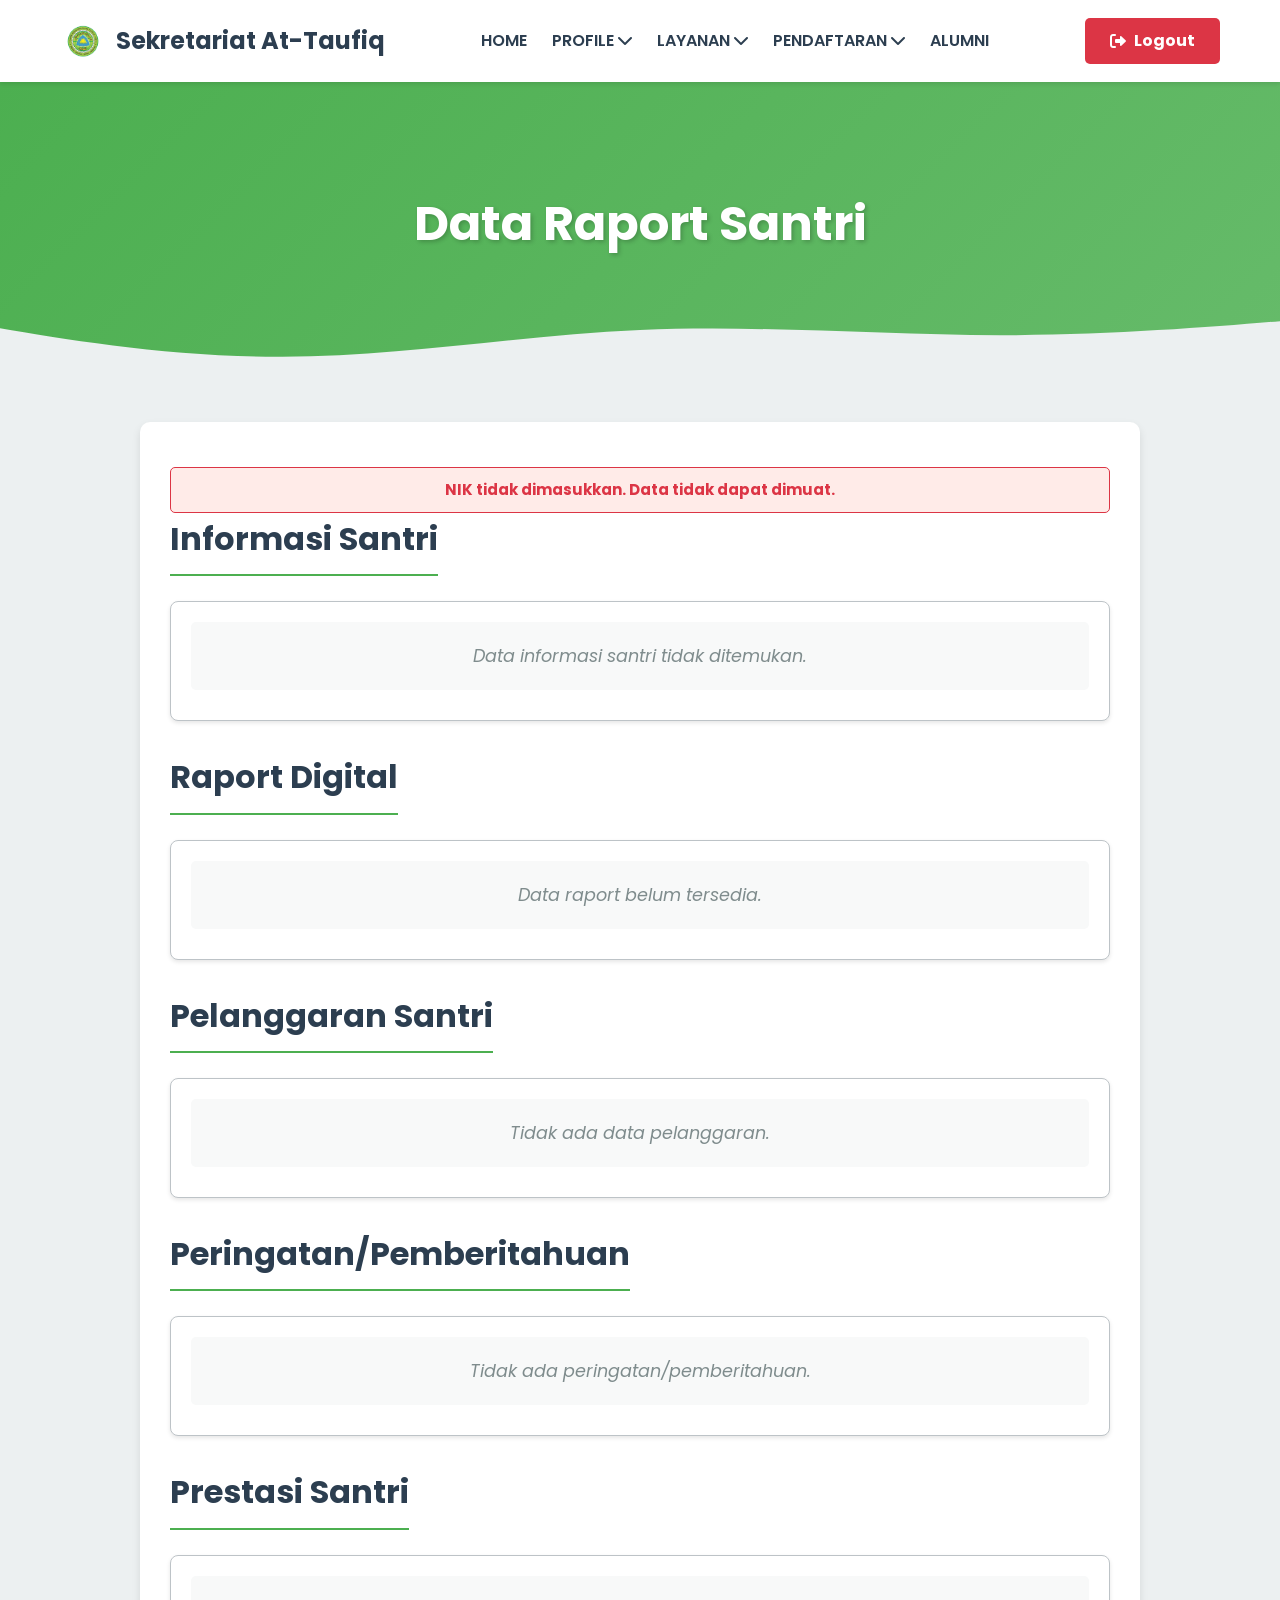
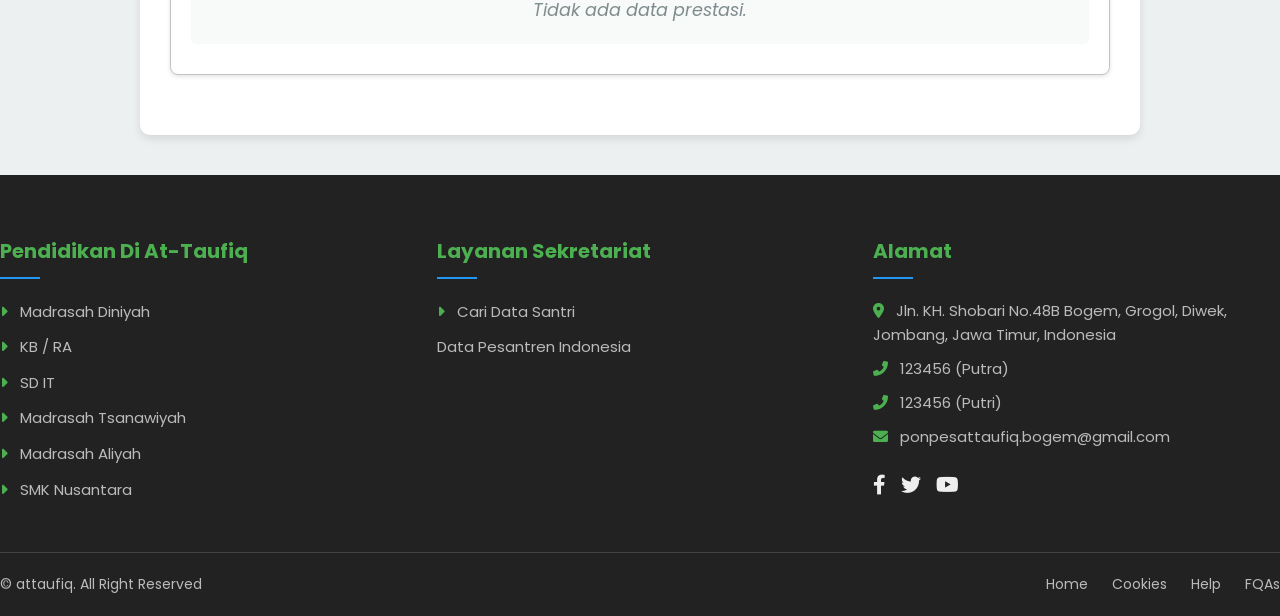
==== commit 0c5dce0e: "Update dashboard.html" ====
--- a/dashboard.html
+++ b/dashboard.html
@@ -30,7 +30,7 @@
                         <div class="dropdown-content">
                             <a href="#">Informasi Akademik</a>
                             <a href="#">Keuangan</a>
-                            </div>
+                        </div>
                     </li>
                     <li class="nav-item dropdown animate-fade-in delay-4">
                         <a href="#">PENDAFTARAN <i class="fas fa-chevron-down"></i></a>
@@ -48,7 +48,8 @@
         </div>
     </header>
 
-    <div class="hero-section hero-dashboard"> <div class="hero-text">
+    <div class="hero-section hero-dashboard">
+        <div class="hero-text">
             <h1 id="dashboardTitle">Data Raport Santri</h1>
         </div>
         <div class="hero-wave"></div>
@@ -56,34 +57,34 @@
 
     <div class="content-wrapper">
         <div class="container dashboard-container">
+            <p id="dataUnavailableMessage" class="error-message animate-fade-in" style="display: none;">
+                Maaf, data tidak dapat dimuat.
+            </p>
+
             <h2 class="animate-fade-in-up">Informasi Santri</h2>
             <div id="santriInfo" class="data-section animate-scale-in delay-1">
-                <p class="no-data-info">Data informasi santri tidak ditemukan.</p>
+                <p class="no-data-info">Memuat informasi santri...</p>
             </div>
 
             <h2 class="animate-fade-in-up delay-2">Raport Digital</h2>
             <div id="raportData" class="data-section animate-scale-in delay-3">
-                <p class="no-data-info">Data raport belum tersedia.</p>
+                <p class="no-data-info">Memuat data raport...</p>
             </div>
 
             <h2 class="animate-fade-in-up delay-4">Pelanggaran Santri</h2>
             <div id="pelanggaranData" class="data-section animate-scale-in delay-5">
-                <p class="no-data-info">Tidak ada data pelanggaran.</p>
+                <p class="no-data-info">Memuat data pelanggaran...</p>
             </div>
 
             <h2 class="animate-fade-in-up delay-6">Peringatan/Pemberitahuan</h2>
             <div id="peringatanData" class="data-section animate-scale-in delay-7">
-                <p class="no-data-info">Tidak ada peringatan/pemberitahuan.</p>
+                <p class="no-data-info">Memuat data peringatan/pemberitahuan...</p>
             </div>
 
             <h2 class="animate-fade-in-up delay-8">Prestasi Santri</h2>
             <div id="prestasiData" class="data-section animate-scale-in delay-9">
-                <p class="no-data-info">Tidak ada data prestasi.</p>
+                <p class="no-data-info">Memuat data prestasi...</p>
             </div>
-
-            <p id="dataUnavailableMessage" class="error-message animate-fade-in" style="display: none;">
-                Maaf, data untuk NIS Anda tidak ditemukan. Silakan hubungi admin pondok pesantren.
-            </p>
         </div>
     </div>
 
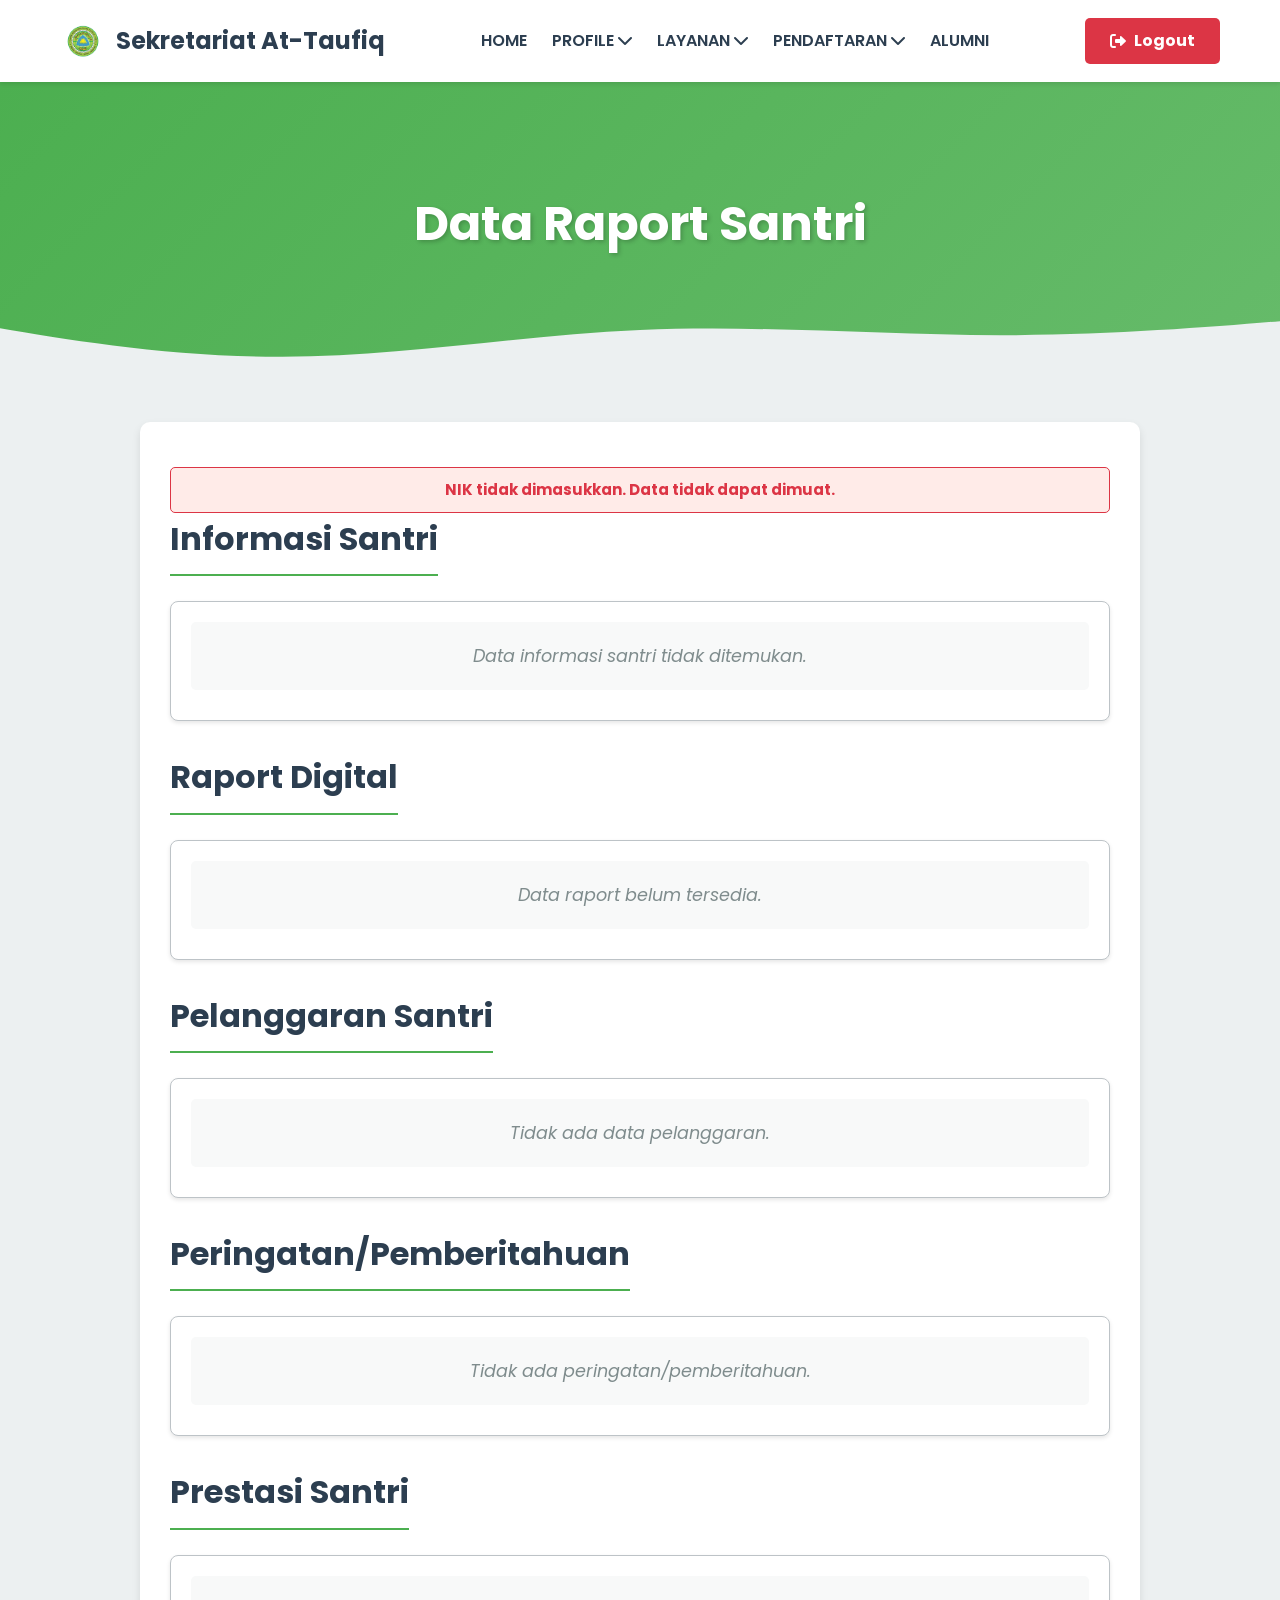
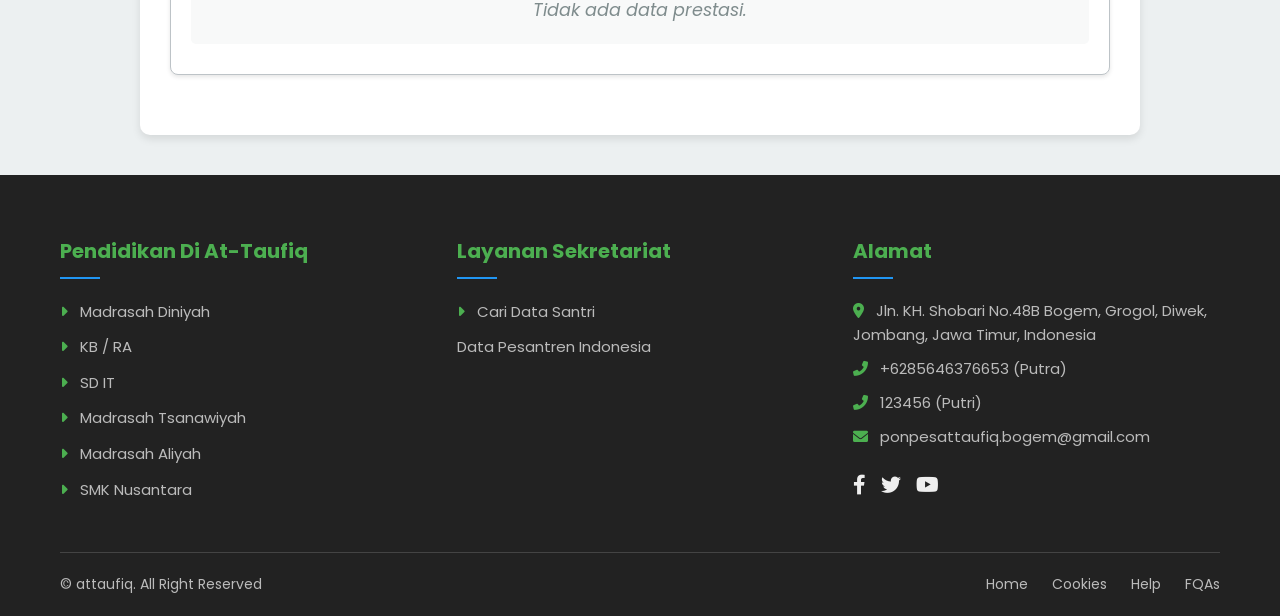
==== commit 7679432a: "Update dashboard.html" ====
--- a/dashboard.html
+++ b/dashboard.html
@@ -112,7 +112,7 @@
                 <div class="footer-col animate-fade-in-up delay-3">
                     <h3>Alamat</h3>
                     <p><i class="fas fa-map-marker-alt"></i> Jln. KH. Shobari No.48B Bogem, Grogol, Diwek, Jombang, Jawa Timur, Indonesia</p>
-                    <p><i class="fas fa-phone-alt"></i> 123456 (Putra)</p>
+                    <p><i class="fas fa-phone-alt"></i> +6285646376653 (Putra)</p>
                     <p><i class="fas fa-phone-alt"></i> 123456 (Putri)</p>
                     <p><i class="fas fa-envelope"></i> ponpesattaufiq.bogem@gmail.com</p>
                     <div class="social-icons">
--- a/style.css
+++ b/style.css
@@ -1,18 +1,22 @@
 /* General Styling */
 @import url('https://fonts.googleapis.com/css2?family=Poppins:wght@300;400;600;700&display=swap');
 
+/* CSS Variables for consistent theming */
 :root {
     --primary-color: #4CAF50; /* Green */
     --secondary-color: #FFC107; /* Amber */
     --dark-blue: #2C3E50; /* Dark Blue for text/backgrounds */
     --light-gray: #ECF0F1; /* Light Gray for backgrounds */
     --white: #FFFFFF;
-    --text-color: #34495E;
+    --text-color: #34495E; /* Slightly darker than dark-blue for general text */
     --border-color: #BDC3C7;
     --shadow-light: rgba(0, 0, 0, 0.1);
     --shadow-medium: rgba(0, 0, 0, 0.2);
-}
-
+    --error-color: #dc3545; /* Red for errors and logout button */
+    --info-color: #7F8C8D; /* Gray for informational text (e.g., no data messages) */
+}
+
+/* Universal box-sizing reset */
 * {
     margin: 0;
     padding: 0;
@@ -24,9 +28,9 @@
     line-height: 1.6;
     color: var(--text-color);
     background-color: var(--light-gray);
-    min-height: 100vh;
-    display: flex;
-    flex-direction: column;
+    min-height: 100vh; /* Ensures body takes full viewport height */
+    display: flex; /* Enables flexbox for sticky footer */
+    flex-direction: column; /* Stacks children vertically */
 }
 
 a {
@@ -38,23 +42,30 @@
     list-style: none;
 }
 
-/* Header */
+/* Global Container for consistent content width */
+.container {
+    max-width: 1200px;
+    margin: 0 auto;
+    padding: 0 20px;
+    width: 100%; /* Ensure it takes full width on smaller screens */
+}
+
+
+/* Header Styling */
 .main-header {
     background-color: var(--white);
     box-shadow: 0 2px 4px var(--shadow-light);
     padding: 1rem 0;
-    position: sticky;
+    position: sticky; /* Sticky header on scroll */
     top: 0;
-    z-index: 1000;
+    z-index: 1000; /* Ensure header is on top of other content */
 }
 
 .header-content {
-    max-width: 1200px;
-    margin: 0 auto;
+    /* Inherits max-width, margin, padding from .container */
     display: flex;
     justify-content: space-between;
     align-items: center;
-    padding: 0 20px;
 }
 
 .logo {
@@ -75,7 +86,7 @@
 
 .main-nav ul {
     display: flex;
-    gap: 25px;
+    gap: 25px; /* Spacing between nav items */
 }
 
 .main-nav ul li a {
@@ -83,9 +94,10 @@
     font-weight: 600;
     padding: 5px 0;
     transition: color 0.3s ease;
-    position: relative;
-}
-
+    position: relative; /* For the underline effect */
+}
+
+/* Underline effect for nav items on hover/active */
 .main-nav ul li a::after {
     content: '';
     position: absolute;
@@ -111,7 +123,7 @@
 }
 
 .dropdown-content {
-    display: none;
+    display: none; /* Hidden by default */
     position: absolute;
     background-color: var(--white);
     min-width: 160px;
@@ -121,14 +133,14 @@
     overflow: hidden;
     top: 100%; /* Position below the parent link */
     left: 0;
-    opacity: 0;
-    visibility: hidden;
-    transform: translateY(10px);
+    opacity: 0; /* For fade-in effect */
+    visibility: hidden; /* For smooth transition */
+    transform: translateY(10px); /* For slide-down effect */
     transition: opacity 0.3s ease, transform 0.3s ease, visibility 0.3s ease;
 }
 
 .dropdown:hover .dropdown-content {
-    display: block;
+    display: block; /* Show on hover */
     opacity: 1;
     visibility: visible;
     transform: translateY(0);
@@ -149,8 +161,8 @@
 }
 
 .login-button .btn-login {
-    background-color: #dc3545; /* Merah untuk Login/Logout */
-    color: white;
+    background-color: var(--error-color); /* Red for Logout button */
+    color: var(--white);
     padding: 10px 25px;
     border-radius: 5px;
     text-decoration: none;
@@ -161,7 +173,7 @@
 }
 
 .login-button .btn-login:hover {
-    background-color: #c82333;
+    background-color: #c82333; /* Darker red on hover */
     transform: translateY(-3px) scale(1.02);
     box-shadow: 0 8px 15px rgba(220, 53, 69, 0.2);
 }
@@ -178,11 +190,11 @@
     padding: 80px 20px;
     position: relative;
     overflow: hidden;
-    padding-bottom: 120px; /* Space for the wave */
+    padding-bottom: 120px; /* Space for the wave at the bottom */
 }
 
 .hero-text {
-    z-index: 1;
+    z-index: 1; /* Ensures text is above the wave */
     position: relative;
 }
 
@@ -205,13 +217,14 @@
     font-size: 3rem;
 }
 
-
+/* SVG Wave at the bottom of hero sections */
 .hero-wave {
     position: absolute;
     bottom: 0;
     left: 0;
     width: 100%;
     height: 100px; /* Adjust wave height */
+    /* Using an inline SVG for the wave, ensure fill color matches subsequent section background */
     background: url('data:image/svg+xml;utf8,<svg viewBox="0 0 1440 100" xmlns="http://www.w3.org/2000/svg"><path fill="%23ECF0F1" fill-opacity="1" d="M0,32L60,42.7C120,53,240,75,360,74.7C480,75,600,53,720,48C840,43,960,53,1080,53.3C1200,53,1320,43,1380,37.3L1440,32L1440,100L1380,100C1320,100,1200,100,1080,100C960,100,840,100,720,100C600,100,480,100,360,100C240,100,120,100,60,100L0,100Z"></path></svg>') no-repeat center bottom;
     background-size: cover;
     animation: waveAnimation 15s linear infinite alternate; /* Slower and alternates direction */
@@ -238,12 +251,10 @@
     align-items: center;
 }
 .hero-content {
+    /* Applying .container directly to HTML element is recommended */
     display: flex;
     justify-content: space-between;
     align-items: center;
-    max-width: 1200px;
-    margin: 0 auto;
-    padding: 0 20px;
     width: 100%;
 }
 
@@ -267,7 +278,7 @@
 
 .hero-text-main strong {
     font-weight: bold;
-    color: #FFEB3B; /* Kuning cerah */
+    color: #FFEB3B; /* Bright yellow */
 }
 
 .hero-buttons {
@@ -276,6 +287,7 @@
     gap: 15px;
 }
 
+/* General button styling */
 .btn {
     padding: 12px 25px;
     border-radius: 5px;
@@ -284,42 +296,43 @@
     transition: background-color 0.3s ease, transform 0.2s ease, box-shadow 0.3s ease;
     font-size: 16px;
     text-align: center;
+    white-space: nowrap; /* Prevent text wrapping inside button */
 }
 
 .btn-primary {
-    background-color: #2196F3; /* Biru */
-    color: white;
+    background-color: #2196F3; /* Blue */
+    color: var(--white);
     border: 1px solid #2196F3;
 }
 
 .btn-primary:hover {
-    background-color: #1976D2;
+    background-color: #1976D2; /* Darker blue */
     border-color: #1976D2;
     transform: translateY(-3px) scale(1.02);
     box-shadow: 0 8px 15px rgba(33, 150, 243, 0.2);
 }
 
 .btn-secondary {
-    background-color: #FFEB3B; /* Kuning */
+    background-color: #FFEB3B; /* Yellow */
     color: #333;
     border: 1px solid #FFEB3B;
 }
 
 .btn-secondary:hover {
-    background-color: #FDD835;
+    background-color: #FDD835; /* Darker yellow */
     border-color: #FDD835;
     transform: translateY(-3px) scale(1.02);
     box-shadow: 0 8px 15px rgba(255, 235, 59, 0.3);
 }
 
 .btn-tertiary {
-    background-color: var(--primary-color); /* Hijau */
-    color: white;
+    background-color: var(--primary-color); /* Green */
+    color: var(--white);
     border: 1px solid var(--primary-color);
 }
 
 .btn-tertiary:hover {
-    background-color: #218838;
+    background-color: #218838; /* Darker green */
     border-color: #218838;
     transform: translateY(-3px) scale(1.02);
     box-shadow: 0 8px 15px rgba(40, 167, 69, 0.3);
@@ -332,15 +345,17 @@
 }
 
 .hero-image img {
-    max-height: 400px;
-    width: auto;
+    max-width: 100%;
+    height: auto;
+    display: block; /* Removes extra space below image */
+    margin-left: auto; /* Centers image if its container is wider */
 }
 
 /* Content Sections (Common for index and dashboard) */
 .content-section {
-    padding: 80px 0; /* Padding vertikal untuk setiap bagian */
-    position: relative; /* Penting untuk wave di atas/bawah */
-    overflow: hidden; /* Penting untuk wave agar tidak ada konten yang keluar */
+    padding: 80px 0; /* Vertical padding for each section */
+    position: relative; /* Important for waves above/below */
+    overflow: hidden; /* Important for preventing wave overflow */
 }
 
 /* Common Section Heading Styling */
@@ -358,7 +373,7 @@
     display: block;
     width: 80px;
     height: 3px;
-    background-color: var(--primary-color); /* Warna hijau untuk garis bawah */
+    background-color: var(--primary-color); /* Green underline */
     margin: 10px auto 30px;
     border-radius: 2px;
 }
@@ -376,9 +391,9 @@
 /* Search Santri Section (Index Page) */
 .search-santri-section {
     padding-top: 100px;
-    margin-top: -50px; /* Mengangkat section agar menimpa wave */
+    margin-top: -50px; /* Lifts section to overlap the wave from hero */
     position: relative;
-    z-index: 3;
+    z-index: 3; /* Ensure it's above the wave */
     background-color: var(--light-gray);
 }
 
@@ -413,7 +428,7 @@
 #searchButton {
     padding: 15px 35px;
     background-color: var(--primary-color); /* Green */
-    color: white;
+    color: var(--white);
     border: none;
     border-radius: 5px;
     cursor: pointer;
@@ -423,7 +438,7 @@
 }
 
 #searchButton:hover {
-    background-color: #218838;
+    background-color: #218838; /* Darker green */
     transform: translateY(-2px);
     box-shadow: 0 4px 8px rgba(40, 167, 69, 0.3);
 }
@@ -445,12 +460,12 @@
     color: #555;
     text-align: center;
     cursor: pointer;
-    transition: all 0.3s ease; /* Transisi untuk semua properti */
+    transition: all 0.3s ease;
 }
 
 .category-chips span:hover {
     background-color: var(--primary-color); /* Green on hover */
-    color: white;
+    color: var(--white);
     transform: translateY(-3px) scale(1.05);
     box-shadow: 0 4px 8px rgba(0, 0, 0, 0.1);
 }
@@ -459,11 +474,11 @@
     display: block;
     font-size: 11px;
     color: #888;
-    transition: color 0.3s ease; /* Transisi untuk warna small */
+    transition: color 0.3s ease;
 }
 
 .category-chips span:hover small {
-    color: rgba(255, 255, 255, 0.8); /* Warna lebih terang saat hover */
+    color: rgba(255, 255, 255, 0.8); /* Lighter color for small text on hover */
 }
 
 .result-box {
@@ -490,22 +505,23 @@
     font-weight: bold;
     width: 180px;
     color: #555;
-    flex-shrink: 0;
+    flex-shrink: 0; /* Prevent label from shrinking on small screens */
 }
 
 .result-value {
     flex-grow: 1;
     color: #333;
+    word-break: break-word; /* Ensures long content wraps */
 }
 
 .no-data-message {
-    color: #dc3545;
+    color: var(--error-color);
     font-weight: bold;
     margin-top: 30px;
     font-size: 19px;
     text-align: center;
-    background-color: #ffebe8;
-    border: 1px solid #dc3545;
+    background-color: #ffebe8; /* Light red background */
+    border: 1px solid var(--error-color);
     padding: 15px 20px;
     border-radius: 8px;
 }
@@ -517,15 +533,16 @@
     padding-top: 100px;
 }
 
-.santri-stats-section::before { /* Wave di atas section ini */
+/* Triangular wave at the top of this section (matches .search-santri-section's background) */
+.santri-stats-section::before {
     content: '';
     position: absolute;
-    top: -1px;
+    top: -1px; /* Overlap slightly to prevent visual gap */
     left: 0;
     width: 100%;
-    height: 100px; /* Tinggi wave */
-    background: var(--light-gray); /* Warna latar belakang gelombang */
-    clip-path: polygon(0 100%, 100% 0, 100% 100%); /* Bentuk gelombang segitiga */
+    height: 100px; /* Wave height */
+    background: var(--light-gray); /* Matches the background of the section above it */
+    clip-path: polygon(0 100%, 100% 0, 100% 100%); /* Triangular wave shape */
     transform-origin: top center;
     z-index: 1;
 }
@@ -536,6 +553,7 @@
     justify-content: space-between;
     gap: 40px;
     margin-top: 50px;
+    flex-wrap: wrap; /* Allows wrapping on smaller screens */
 }
 
 .stats-cards {
@@ -552,11 +570,12 @@
     border-radius: 8px;
     box-shadow: 0 4px 10px rgba(0, 0, 0, 0.05);
     text-align: center;
-    width: 150px; /* Lebar card */
+    width: 150px; /* Fixed width for card */
     display: flex;
     flex-direction: column;
     align-items: center;
     transition: transform 0.3s ease, box-shadow 0.3s ease;
+    flex-shrink: 0; /* Prevents cards from shrinking in flex container */
 }
 
 .stat-card:hover {
@@ -585,29 +604,33 @@
 .stats-image {
     flex: 3;
     text-align: right;
+    display: flex; /* Use flex for image alignment */
+    justify-content: flex-end; /* Aligns image to the right within its flex container */
+    align-items: center;
 }
 
 .stats-image img {
     max-width: 100%;
     height: auto;
     border-radius: 8px;
-    box-shadow: 0 8px 20px rgba(0,0,0,0.1); /* Tambah shadow pada gambar */
+    box-shadow: 0 8px 20px rgba(0,0,0,0.1); /* Adds shadow to image */
 }
 
 /* Leadership Section (Index Page) */
 .leadership-section {
     background-color: var(--light-gray);
 }
-.leadership-section::before { /* Wave di atas section ini */
+/* Inverted triangular wave at the top of this section (matches .santri-stats-section's background) */
+.leadership-section::before {
     content: '';
     position: absolute;
     top: -1px;
     left: 0;
     width: 100%;
     height: 100px;
-    background: var(--white); /* Warna latar belakang gelombang */
-    clip-path: polygon(0 100%, 100% 0, 100% 100%); /* Bentuk gelombang segitiga */
-    transform: rotateY(180deg); /* Balik secara horizontal untuk gelombang yang berbeda */
+    background: var(--white); /* Matches the background of the section above it */
+    clip-path: polygon(0 100%, 100% 0, 100% 100%);
+    transform: scaleY(-1); /* Flip vertically for an inverted wave */
     transform-origin: top center;
     z-index: 1;
 }
@@ -630,7 +653,7 @@
     flex-direction: column;
     align-items: center;
     transition: transform 0.3s ease, box-shadow 0.3s ease;
-    overflow: hidden; /* Penting untuk efek zoom gambar */
+    overflow: hidden; /* Important for image zoom effect */
 }
 
 .leadership-card:hover {
@@ -644,7 +667,7 @@
     border-radius: 50%;
     object-fit: cover;
     margin-bottom: 20px;
-    border: 5px solid var(--primary-color); /* Green border pada foto */
+    border: 5px solid var(--primary-color); /* Green border on photo */
     transition: transform 0.5s ease;
 }
 
@@ -677,30 +700,32 @@
     padding-top: 50px;
     padding-bottom: 80px;
     background-color: var(--white);
-}
-
-.login-page-content::before { /* Wave di atas section login */
+    position: relative; /* Needed for the ::before pseudo-element */
+}
+
+/* Inverted triangular wave at the top of the login section (matches .leadership-section's background) */
+.login-page-content::before {
     content: '';
     position: absolute;
     top: -1px;
     left: 0;
     width: 100%;
     height: 100px;
-    background: var(--light-gray); /* Warna latar belakang wave */
+    background: var(--light-gray); /* Matches the background of the section above it */
     clip-path: polygon(0 100%, 100% 0, 100% 100%);
-    transform: rotateY(180deg);
+    transform: scaleY(-1); /* Flip vertically for an inverted wave */
     transform-origin: top center;
     z-index: 1;
 }
 
 .login-container {
-    background-color: #f8f8f8; /* Sedikit abu-abu */
+    background-color: #f8f8f8; /* Slightly off-white */
     padding: 40px;
     border-radius: 8px;
     box-shadow: 0 4px 10px rgba(0, 0, 0, 0.1);
     width: 100%;
     max-width: 450px;
-    margin: 0 auto; /* Tengah secara horizontal */
+    margin: 0 auto; /* Center horizontally */
     text-align: center;
 }
 
@@ -718,7 +743,7 @@
 
 .login-form input[type="text"],
 .login-form input[type="password"] {
-    width: calc(100% - 24px); /* Kurangi padding */
+    width: 100%; /* Full width of parent */
     padding: 12px;
     border: 1px solid #ccc;
     border-radius: 5px;
@@ -737,7 +762,7 @@
     width: 100%;
     padding: 12px 20px;
     background-color: var(--primary-color); /* Green */
-    color: white;
+    color: var(--white);
     border: none;
     border-radius: 5px;
     cursor: pointer;
@@ -748,18 +773,18 @@
 }
 
 .login-form button:hover {
-    background-color: #218838;
+    background-color: #218838; /* Darker green */
     transform: translateY(-2px);
     box-shadow: 0 4px 8px rgba(40, 167, 69, 0.3);
 }
 
 .error-message {
-    color: #dc3545;
+    color: var(--error-color);
     font-weight: bold;
     margin-top: 15px;
     font-size: 15px;
-    background-color: #ffebe8;
-    border: 1px solid #dc3545;
+    background-color: #ffebe8; /* Light red background */
+    border: 1px solid var(--error-color);
     padding: 10px;
     border-radius: 5px;
     text-align: center;
@@ -768,13 +793,14 @@
 
 /* Footer Section */
 .main-footer {
-    background-color: #222; /* Warna gelap untuk footer */
+    background-color: #222; /* Dark color for footer */
     color: #eee;
     padding: 60px 0 20px;
-    margin-top: auto; /* Push footer to the bottom */
+    margin-top: auto; /* Push footer to the bottom of the page */
 }
 
 .footer-content {
+    /* Inherits max-width, margin, padding from .container */
     display: flex;
     flex-direction: column;
 }
@@ -816,18 +842,18 @@
     color: #bbb;
     text-decoration: none;
     font-size: 15px;
-    position: relative; /* For underline effect */
-    display: inline-block; /* For underline effect */
+    position: relative;
+    display: inline-block; /* Allows ::after pseudo-element to work correctly */
 }
 
 .footer-col ul li a i {
     margin-right: 8px;
     color: var(--primary-color); /* Green icon */
-    transition: transform 0.3s ease; /* Animasi ikon panah */
+    transition: transform 0.3s ease; /* Icon animation */
 }
 
 .footer-col ul li a:hover i {
-    transform: translateX(5px); /* Geser ikon saat hover */
+    transform: translateX(5px); /* Shift icon on hover */
 }
 
 .footer-col ul li a::after {
@@ -882,7 +908,7 @@
     display: flex;
     justify-content: space-between;
     align-items: center;
-    flex-wrap: wrap; /* Untuk responsif */
+    flex-wrap: wrap; /* Allows wrapping on smaller screens */
 }
 
 .footer-links a {
@@ -899,15 +925,15 @@
 
 /* Scroll to Top Button */
 .scroll-to-top {
-    display: none; /* Hidden by default */
-    position: fixed; /* Fixed/sticky position */
+    display: none; /* Hidden by default, shown by JS */
+    position: fixed;
     bottom: 30px;
     right: 30px;
     z-index: 99;
     border: none;
     outline: none;
     background-color: var(--primary-color); /* Green */
-    color: white;
+    color: var(--white);
     cursor: pointer;
     padding: 15px;
     border-radius: 50%;
@@ -917,13 +943,13 @@
 }
 
 .scroll-to-top:hover {
-    background-color: #218838;
+    background-color: #218838; /* Darker green */
     transform: translateY(-5px) scale(1.05);
     box-shadow: 0 6px 12px rgba(0,0,0,0.3);
 }
 
 /* ========================================================= */
-/* ANIMATION KEYFRAMES                                     */
+/* ANIMATION KEYFRAMES                                       */
 /* ========================================================= */
 
 @keyframes fadeIn {
@@ -969,13 +995,13 @@
 }
 
 /* ========================================================= */
-/* ANIMATION CLASSES                                       */
+/* ANIMATION CLASSES                                         */
 /* ========================================================= */
 
 /* General Fade In */
 .animate-fade-in {
     animation: fadeIn 1s ease-out forwards;
-    opacity: 0; /* Awalnya sembunyikan */
+    opacity: 0; /* Initially hidden for animation */
 }
 
 /* Slide from Right */
@@ -1043,17 +1069,17 @@
 .delay-7 { animation-delay: 1.4s; }
 .delay-8 { animation-delay: 1.6s; }
 .delay-9 { animation-delay: 1.8s; }
-/* Tambahkan lebih banyak delay jika perlu */
+/* Add more delays if needed */
 
 /* Dashboard specific content styles */
 .content-wrapper {
-    flex-grow: 1;
+    flex-grow: 1; /* Allows content to take up available space, pushing footer down */
     padding: 40px 20px;
     background-color: var(--light-gray);
 }
 
 .dashboard-container {
-    max-width: 1000px;
+    max-width: 1000px; /* Slightly narrower than main container */
     margin: 0 auto;
     background-color: var(--white);
     padding: 30px;
@@ -1067,7 +1093,7 @@
     margin-bottom: 25px;
     border-bottom: 2px solid var(--primary-color);
     padding-bottom: 10px;
-    display: inline-block; /* To make border-bottom only under the text */
+    display: inline-block; /* Makes border-bottom only under the text */
 }
 
 .data-section {
@@ -1096,19 +1122,19 @@
 
 .no-data-info {
     font-style: italic;
-    color: #7F8C8D; /* Gray */
+    color: var(--info-color); /* Using info-color variable */
     text-align: center;
     padding: 20px;
-    background-color: #F8F9F9;
+    background-color: #F8F9F9; /* Very light gray */
     border-radius: 5px;
 }
 
 /* Table Styling for dynamic data */
 .data-table {
     width: 100%;
-    border-collapse: collapse;
+    border-collapse: collapse; /* Collapse borders for a clean look */
     margin-top: 15px;
-    animation: fadeIn 0.8s ease-out;
+    animation: fadeIn 0.8s ease-out; /* Fade in table */
 }
 
 .data-table th, .data-table td {
@@ -1126,11 +1152,11 @@
 }
 
 .data-table tr:nth-child(even) {
-    background-color: #F2F2F2;
+    background-color: #F2F2F2; /* Zebra striping for readability */
 }
 
 .data-table tr:hover {
-    background-color: #E8F6F3; /* Light green hover */
+    background-color: #E8F6F3; /* Light green hover for rows */
 }
 
 /* Animations for table rows/cells */
@@ -1147,6 +1173,7 @@
 
 .data-table tr {
     animation: slideInUp 0.5s ease-out forwards;
+    /* Consider adding animation-delay based on row index in JS for a staggered effect */
 }
 
 
@@ -1172,6 +1199,7 @@
     .stats-image {
         margin-top: 40px;
         text-align: center;
+        justify-content: center; /* Center image when stacked */
     }
 }
 
@@ -1197,10 +1225,14 @@
         padding: 10px 0;
     }
     .main-nav .dropdown-content {
-        position: static;
+        position: static; /* Dropdown content flows naturally below parent link */
         box-shadow: none;
         border-top: none;
         padding-left: 20px;
+        width: 100%; /* Ensure full width on mobile dropdowns */
+        opacity: 1; /* Always visible when parent is hovered/focused on mobile */
+        visibility: visible;
+        transform: translateY(0);
     }
     .login-button {
         margin-top: 15px;
@@ -1246,15 +1278,15 @@
         margin-bottom: 5px;
     }
 
-    .santri-stats-section .container {
+    .santri-stats-section .container { /* Target container specifically within this section */
         flex-direction: column;
     }
     .stat-card {
-        width: 100%;
+        width: 100%; /* Full width on smaller screens */
     }
 
     .leadership-cards {
-        grid-template-columns: 1fr;
+        grid-template-columns: 1fr; /* Single column layout */
     }
 
     .footer-columns {
@@ -1278,7 +1310,7 @@
     .dashboard-container h2 {
         font-size: 1.7rem;
         text-align: center;
-        width: 100%; /* For centered border-bottom */
+        width: 100%; /* Ensures the border-bottom spans full width when text is centered */
     }
 }
 
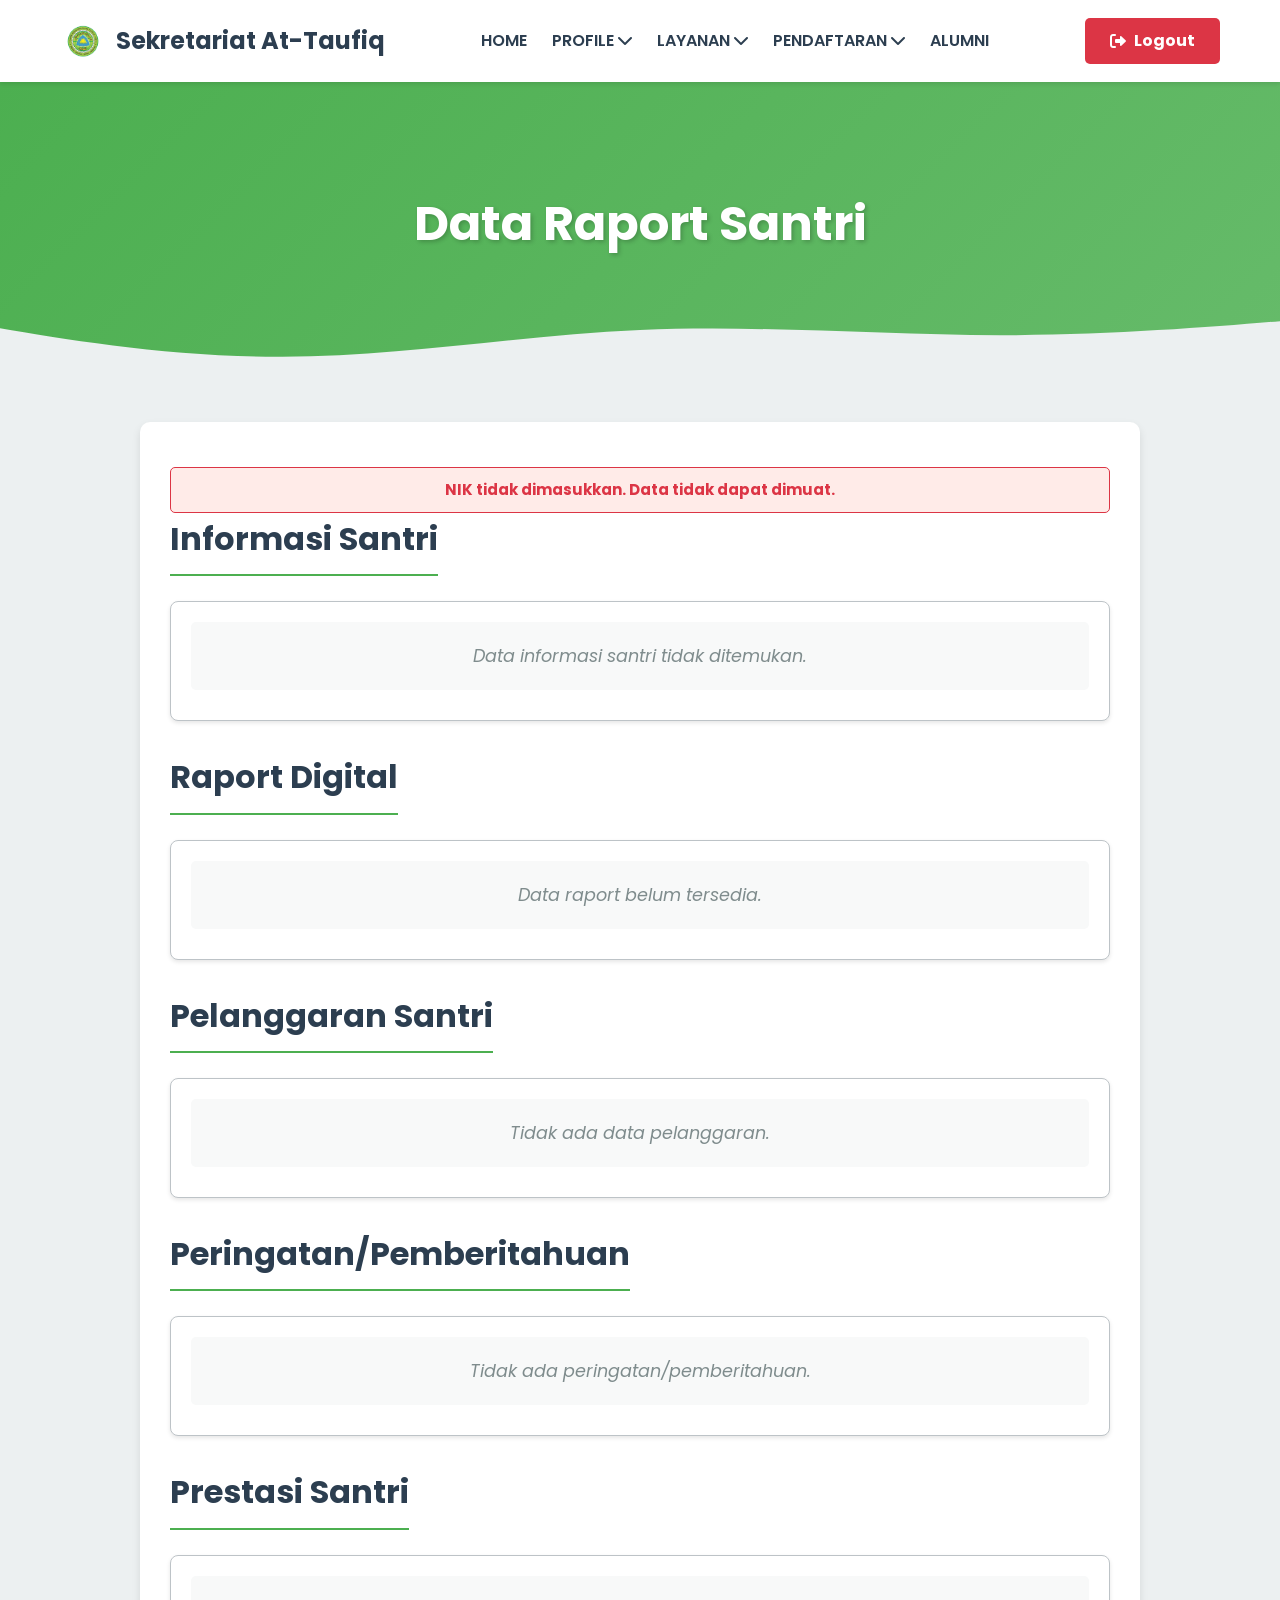
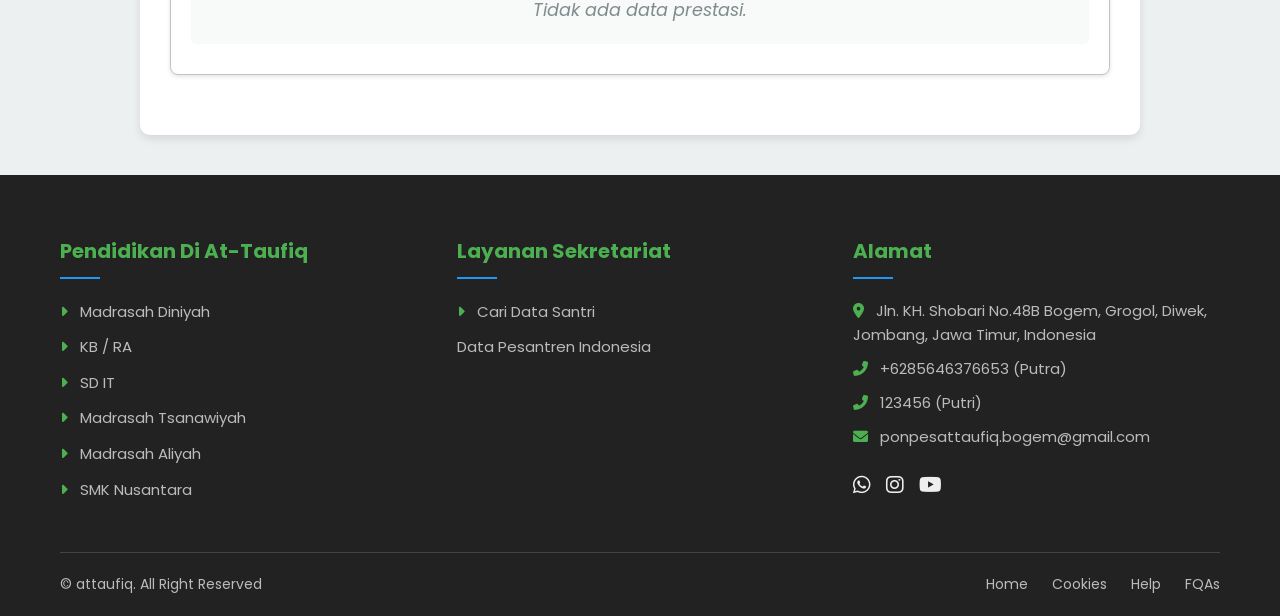
==== commit b6d3b90c: "Update dashboard.html" ====
--- a/dashboard.html
+++ b/dashboard.html
@@ -116,9 +116,9 @@
                     <p><i class="fas fa-phone-alt"></i> 123456 (Putri)</p>
                     <p><i class="fas fa-envelope"></i> ponpesattaufiq.bogem@gmail.com</p>
                     <div class="social-icons">
-                        <a href="#"><i class="fab fa-facebook-f"></i></a>
-                        <a href="#"><i class="fab fa-twitter"></i></a>
-                        <a href="#"><i class="fab fa-youtube"></i></a>
+                        <a href="https://api.whatsapp.com/send/?phone=6285646376653&text&type=phone_number&app_absent=0" target="_blank"><i class="fab fa-whatsapp"></i></a>
+                        <a href="https://www.instagram.com/attaufiq_bogem" target="_blank"><i class="fab fa-instagram"></i></a>
+                        <a href="#" target="_blank"><i class="fab fa-youtube"></i></a>
                     </div>
                 </div>
             </div>
